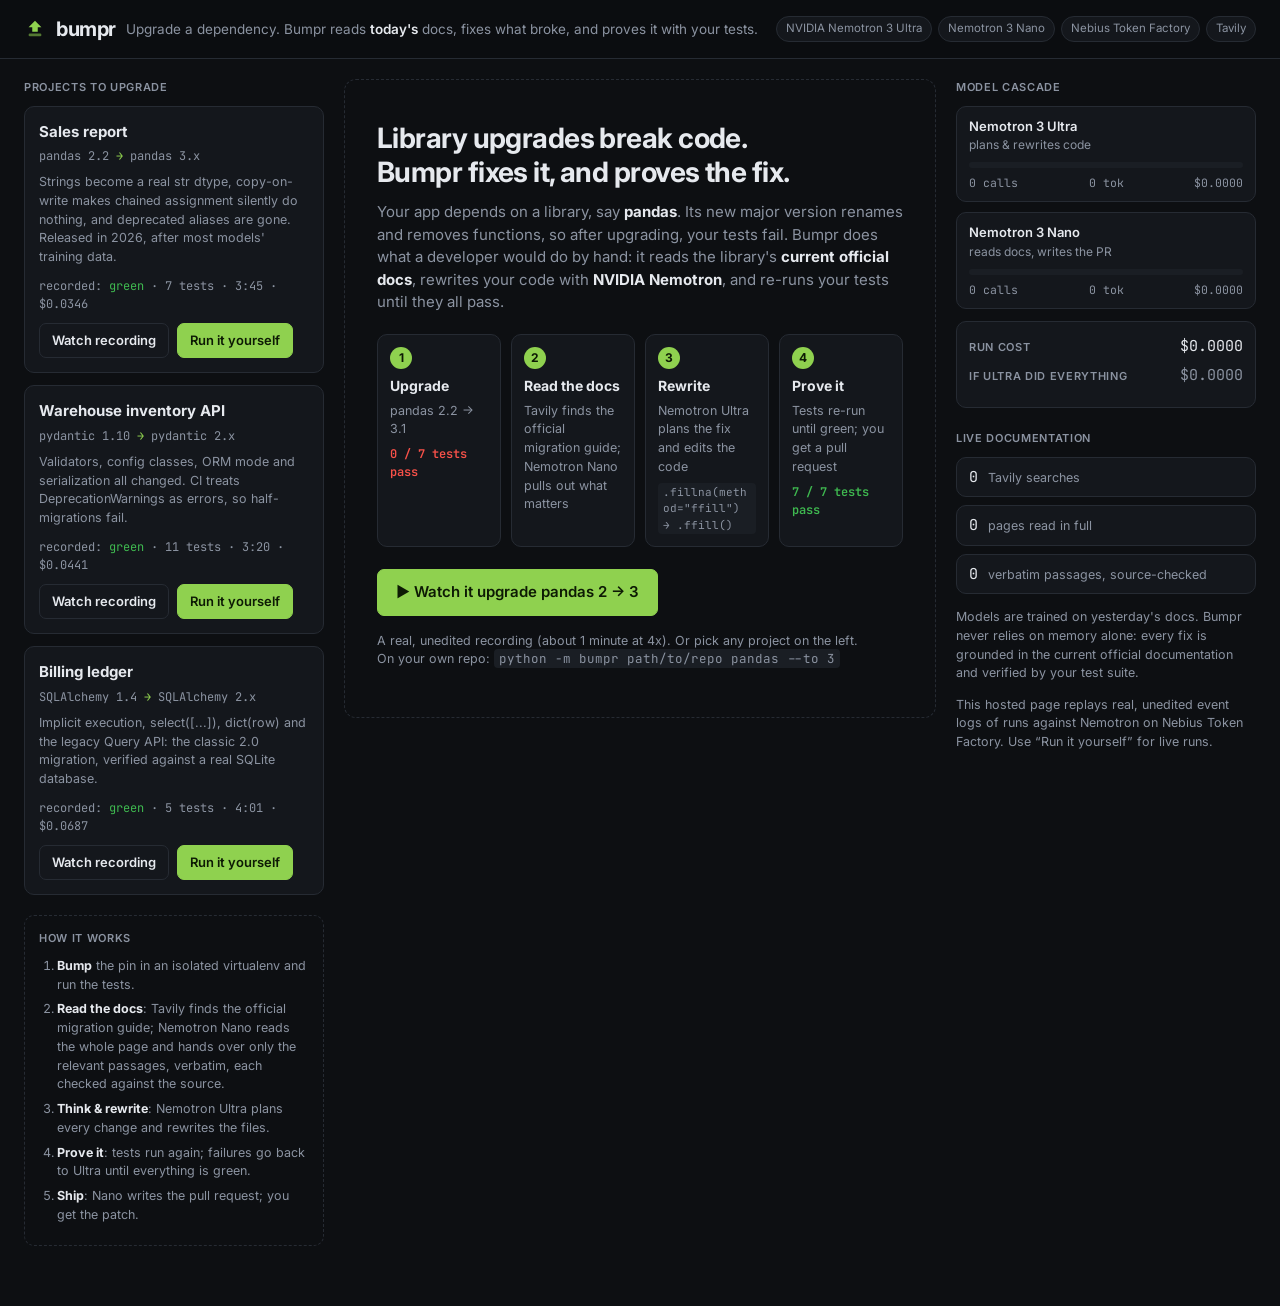
==== docs/index.html @ 354ef375 "Plain-language explainer, before/after summary and per-step explanations in the UI Co-Authored-By: C" ====
<!doctype html>
<html lang="en" data-static="1">
<head>
<meta charset="utf-8">
<meta name="viewport" content="width=device-width, initial-scale=1">
<title>Bumpr: dependency upgrades that read the docs</title>
<meta name="description" content="Bumpr upgrades a Python dependency, reads today's official docs, fixes what broke, and proves it with your tests. NVIDIA Nemotron on Nebius Token Factory + Tavily.">
<link rel="preconnect" href="https://fonts.googleapis.com">
<link rel="preconnect" href="https://fonts.gstatic.com" crossorigin>
<link href="https://fonts.googleapis.com/css2?family=Inter:wght@400;500;600;700&family=JetBrains+Mono:wght@400;500&display=swap" rel="stylesheet">
<link rel="stylesheet" href="static/style.css?v=4">
</head>
<body>
<header class="top">
  <div class="brand">
    <span class="logo" aria-hidden="true">
      <svg viewBox="0 0 24 24" width="22" height="22"><path d="M12 3l7 7h-4v5H9v-5H5z" fill="currentColor"/><rect x="5" y="17" width="14" height="3" rx="1.5" fill="currentColor" opacity=".55"/></svg>
    </span>
    <span class="wordmark">bumpr</span>
    <span class="tagline">Upgrade a dependency. Bumpr reads <em>today's</em> docs, fixes what broke, and proves it with your tests.</span>
  </div>
  <div class="stack">
    <span class="chip">NVIDIA Nemotron 3 Ultra</span>
    <span class="chip">Nemotron 3 Nano</span>
    <span class="chip">Nebius Token Factory</span>
    <span class="chip">Tavily</span>
  </div>
</header>

<main class="layout">
  <aside class="projects">
    <h2 class="label">Projects to upgrade</h2>
    <div id="samples"></div>
    <div class="how">
      <h3 class="label">How it works</h3>
      <ol>
        <li><b>Bump</b> the pin in an isolated virtualenv and run the tests.</li>
        <li><b>Read the docs</b>: Tavily finds the official migration guide; Nemotron Nano reads the whole page and hands over only the relevant passages, verbatim, each checked against the source.</li>
        <li><b>Think &amp; rewrite</b>: Nemotron Ultra plans every change and rewrites the files.</li>
        <li><b>Prove it</b>: tests run again; failures go back to Ultra until everything is green.</li>
        <li><b>Ship</b>: Nano writes the pull request; you get the patch.</li>
      </ol>
    </div>
  </aside>

  <section class="run" id="run">
    <div class="empty" id="empty">
      <div class="empty-inner">
        <h1 class="hero">Library upgrades break code.<br>Bumpr fixes it, and proves the fix.</h1>
        <p class="lede">Your app depends on a library, say <b>pandas</b>. Its new major version renames and removes
          functions, so after upgrading, your tests fail. Bumpr does what a developer would do by hand: it reads the
          library's <b>current official docs</b>, rewrites your code with <b>NVIDIA Nemotron</b>, and re-runs your
          tests until they all pass.</p>
        <ol class="flow">
          <li><span class="n">1</span><b>Upgrade</b><span>pandas 2.2 → 3.1</span><em class="bad">0 / 7 tests pass</em></li>
          <li><span class="n">2</span><b>Read the docs</b><span>Tavily finds the official migration guide; Nemotron Nano pulls out what matters</span></li>
          <li><span class="n">3</span><b>Rewrite</b><span>Nemotron Ultra plans the fix and edits the code</span><code>.fillna(method="ffill") → .ffill()</code></li>
          <li><span class="n">4</span><b>Prove it</b><span>Tests re-run until green; you get a pull request</span><em class="good">7 / 7 tests pass</em></li>
        </ol>
        <button class="primary cta" id="cta">▶ Watch it upgrade pandas 2 → 3</button>
        <p class="muted small">A real, unedited recording (about 1 minute at 4x). Or pick any project on the left.<br>
          On your own repo: <code>python -m bumpr path/to/repo pandas --to 3</code></p>
      </div>
    </div>

    <div id="runview" hidden>
      <div class="runhead">
        <div>
          <div class="runtitle" id="runtitle">-</div>
          <div class="runsub" id="runsub"></div>
        </div>
        <div class="runmeta">
          <span class="status" id="status">idle</span>
          <span class="clock" id="clock">0:00</span>
        </div>
      </div>

      <div class="summary">
        <div><span class="label">Library</span><span class="sum-big" id="sumLib">-</span></div>
        <div><span class="label">Tests after upgrade</span><span class="sum-big" id="sumBroken">-</span></div>
        <div><span class="label">Tests now</span><span class="sum-big" id="sumNow">-</span></div>
        <div><span class="label">Lines of code changed</span><span class="sum-big" id="sumLines">0</span></div>
        <div><span class="label">AI cost</span><span class="sum-big" id="sumCost">$0.00</span></div>
      </div>
      <p class="nowline" id="nowline">Starting…</p>

      <ol class="stepper" id="stepper"></ol>

      <div class="meter">
        <div class="meter-top">
          <span class="label">Test suite</span>
          <span class="meter-num" id="meternum">-</span>
        </div>
        <div class="bar" id="bar"><span class="seg pass"></span><span class="seg fail"></span><span class="seg err"></span></div>
        <div class="history" id="history"></div>
      </div>

      <div class="controls" id="controls" hidden>
        <span class="label">Replay speed</span>
        <button data-speed="1">1x</button><button data-speed="4" class="on">4x</button><button data-speed="16">16x</button>
        <button data-speed="skip">Skip to end</button>
      </div>

      <div class="feed" id="feed"></div>

      <div class="result" id="result" hidden>
        <div class="tabs">
          <button class="tab on" data-tab="pr">Pull request</button>
          <button class="tab" data-tab="diff">Diff</button>
          <button class="tab" data-tab="sources">Sources</button>
          <a class="download" id="download" download="bumpr.patch">Download .patch</a>
        </div>
        <div class="tabbody" id="tab-pr"></div>
        <div class="tabbody" id="tab-diff" hidden></div>
        <div class="tabbody" id="tab-sources" hidden></div>
      </div>
    </div>
  </section>

  <aside class="stats">
    <h2 class="label">Model cascade</h2>
    <div class="cascade" id="cascade">
      <div class="model" data-model="ultra">
        <div class="mname">Nemotron 3 Ultra <span class="mrole">plans &amp; rewrites code</span></div>
        <div class="mbar"><span></span></div>
        <div class="mnums"><span class="calls">0 calls</span><span class="toks">0 tok</span><span class="cost">$0.0000</span></div>
      </div>
      <div class="model" data-model="nano">
        <div class="mname">Nemotron 3 Nano <span class="mrole">reads docs, writes the PR</span></div>
        <div class="mbar"><span></span></div>
        <div class="mnums"><span class="calls">0 calls</span><span class="toks">0 tok</span><span class="cost">$0.0000</span></div>
      </div>
    </div>
    <div class="totals">
      <div class="total"><span class="label">Run cost</span><span class="tnum" id="tcost">$0.0000</span></div>
      <div class="total"><span class="label">If Ultra did everything</span><span class="tnum muted" id="tultra">$0.0000</span></div>
      <div class="saving" id="saving"></div>
    </div>

    <h2 class="label">Live documentation</h2>
    <div class="docstats">
      <div><span class="tnum" id="nsearch">0</span><span class="label">Tavily searches</span></div>
      <div><span class="tnum" id="npages">0</span><span class="label">pages read in full</span></div>
      <div><span class="tnum" id="npass">0</span><span class="label">verbatim passages, source-checked</span></div>
    </div>
    <p class="note">Models are trained on yesterday's docs. Bumpr never relies on memory alone: every fix is grounded in the current official documentation and verified by your test suite.</p>
    <p class="note" id="livenote"></p>
  </aside>
</main>

<dialog id="codeDialog">
  <form method="dialog">
    <h3>Start a live run</h3>
    <p>Live runs call Nemotron on Nebius Token Factory and Tavily in real time (about 2-5 minutes, a few cents of credits). Enter the access code from the submission's testing instructions.</p>
    <input id="codeInput" type="password" placeholder="Access code" autocomplete="off">
    <div class="dlg-actions">
      <button value="cancel" class="ghost">Cancel</button>
      <button value="ok" class="primary">Run live</button>
    </div>
  </form>
</dialog>

<dialog id="localDialog">
  <form method="dialog">
    <h3>Run Bumpr yourself</h3>
    <p>This hosted page replays real, unedited runs. Live runs need your own Nebius Token Factory and Tavily keys (Tavily's free tier is enough):</p>
    <pre>git clone https://github.com/andrei-cicortas/bumpr
cd bumpr
pip install -r requirements.txt
cp .env.example .env   # add NEBIUS_API_KEY, TAVILY_API_KEY

# web UI with live runs
uvicorn web.server:app --port 8000

# or the CLI, on any repo with pytest + requirements.txt
python -m bumpr samples/pandas-sales-report pandas --to 3</pre>
    <div class="dlg-actions">
      <a class="ghost" href="https://github.com/andrei-cicortas/bumpr" target="_blank" rel="noopener">Open on GitHub</a>
      <button value="ok" class="primary">Got it</button>
    </div>
  </form>
</dialog>

<script src="static/app.js?v=4"></script>
</body>
</html>
---- docs/static/style.css ----
:root {
  --bg: #0d0f12;
  --panel: #14171c;
  --panel-2: #1a1e24;
  --line: #262b33;
  --text: #e6e9ee;
  --muted: #8b93a1;
  --faint: #5d6573;
  --accent: #8fd14f;
  --accent-ink: #0d1a04;
  --pass: #3fb950;
  --fail: #f85149;
  --err: #d29922;
  --info: #58a6ff;
  --violet: #bc8cff;
  --mono: "JetBrains Mono", ui-monospace, SFMono-Regular, Menlo, Consolas, monospace;
  --sans: "Inter", system-ui, -apple-system, Segoe UI, Roboto, sans-serif;
}
* { box-sizing: border-box; }
[hidden] { display: none !important; }
html, body { margin: 0; background: var(--bg); color: var(--text); font: 14px/1.5 var(--sans); }
a { color: var(--info); text-decoration: none; }
a:hover { text-decoration: underline; }
code { font-family: var(--mono); font-size: 12.5px; background: var(--panel-2); padding: 1px 5px; border-radius: 4px; }
.muted { color: var(--muted); }
.label { font-size: 11px; font-weight: 600; letter-spacing: .06em; text-transform: uppercase; color: var(--muted); margin: 0; }
button { font: inherit; cursor: pointer; }

/* header */
.top { display: flex; align-items: center; justify-content: space-between; gap: 16px; padding: 14px 24px;
  border-bottom: 1px solid var(--line); background: #0b0d10; position: sticky; top: 0; z-index: 5; flex-wrap: wrap; }
.brand { display: flex; align-items: center; gap: 10px; min-width: 0; flex-wrap: wrap; }
.logo { color: var(--accent); display: inline-flex; }
.wordmark { font-weight: 700; font-size: 20px; letter-spacing: -.02em; }
.tagline { color: var(--muted); font-size: 13.5px; }
.tagline em { color: var(--text); font-style: normal; font-weight: 600; }
.stack { display: flex; gap: 6px; flex-wrap: wrap; }
.chip { font-size: 11.5px; padding: 3px 9px; border: 1px solid var(--line); border-radius: 999px; color: var(--muted); background: var(--panel); white-space: nowrap; }

/* layout */
.layout { display: grid; grid-template-columns: 300px minmax(0, 1fr) 300px; gap: 20px; padding: 20px 24px 60px; max-width: 1500px; margin: 0 auto; }
@media (max-width: 1200px) { .layout { grid-template-columns: 280px minmax(0, 1fr); } .stats { grid-column: 1 / -1; } }
@media (max-width: 820px) { .layout { grid-template-columns: 1fr; padding: 16px; } .top { padding: 12px 16px; } }

/* projects */
.projects .label { margin-bottom: 10px; }
.card { background: var(--panel); border: 1px solid var(--line); border-radius: 10px; padding: 14px; margin-bottom: 12px; transition: border-color .15s; }
.card.active { border-color: var(--accent); }
.card h3 { margin: 0 0 4px; font-size: 15px; }
.ver { font-family: var(--mono); font-size: 12px; color: var(--muted); margin-bottom: 8px; }
.ver b { color: var(--accent); font-weight: 500; }
.card p { margin: 0 0 10px; color: var(--muted); font-size: 12.5px; }
.rec { font-size: 12px; color: var(--muted); margin-bottom: 10px; font-family: var(--mono); }
.rec .ok { color: var(--pass); }
.btns { display: flex; gap: 8px; }
.primary, .ghost { border-radius: 7px; padding: 7px 12px; font-size: 13px; font-weight: 600; border: 1px solid var(--line); }
.primary { background: var(--accent); color: var(--accent-ink); border-color: var(--accent); }
.primary:hover { filter: brightness(1.08); }
.ghost { background: transparent; color: var(--text); }
.ghost:hover { background: var(--panel-2); }
button:disabled { opacity: .45; cursor: not-allowed; }
.how { margin-top: 20px; padding: 14px; border: 1px dashed var(--line); border-radius: 10px; }
.how ol { margin: 8px 0 0; padding-left: 18px; color: var(--muted); font-size: 12.5px; }
.how li { margin-bottom: 6px; }
.how b { color: var(--text); }

/* run */
.run { min-width: 0; }
.empty { border: 1px dashed var(--line); border-radius: 12px; min-height: 420px; display: grid; place-items: center; text-align: center; padding: 24px; }
.empty .big { font-size: 20px; font-weight: 600; margin-bottom: 6px; }
.empty p { color: var(--muted); max-width: 460px; margin: 6px auto; }
.runhead { display: flex; justify-content: space-between; align-items: flex-start; gap: 12px; margin-bottom: 14px; flex-wrap: wrap; }
.runtitle { font-size: 20px; font-weight: 700; letter-spacing: -.01em; font-family: var(--mono); }
.runtitle .arrow { color: var(--accent); }
.runsub { color: var(--muted); font-size: 13px; }
.runmeta { display: flex; gap: 10px; align-items: center; }
.status { font-size: 12px; font-weight: 600; padding: 4px 10px; border-radius: 999px; background: var(--panel-2); color: var(--muted); border: 1px solid var(--line); }
.status.running { color: var(--info); border-color: #1f4a7a; }
.status.green { color: var(--pass); border-color: #1d5c2a; }
.status.red { color: var(--fail); border-color: #6e2622; }
.clock { font-family: var(--mono); color: var(--muted); }

.stepper { display: flex; list-style: none; padding: 0; margin: 0 0 14px; gap: 4px; flex-wrap: wrap; }
.stepper li { flex: 1 1 0; min-width: 64px; white-space: nowrap; font-size: 11.5px; color: var(--faint); padding: 7px 4px 0; border-top: 3px solid var(--line); text-align: center; }
.stepper li.done { color: var(--muted); border-color: #3b5a2a; }
.stepper li.now { color: var(--text); border-color: var(--accent); font-weight: 600; }

.meter { background: var(--panel); border: 1px solid var(--line); border-radius: 10px; padding: 12px 14px; margin-bottom: 12px; }
.meter-top { display: flex; justify-content: space-between; align-items: baseline; margin-bottom: 8px; }
.meter-num { font-family: var(--mono); font-size: 15px; }
.bar { height: 10px; border-radius: 5px; background: var(--panel-2); display: flex; overflow: hidden; }
.seg { display: block; height: 100%; width: 0; transition: width .5s ease; }
.seg.pass { background: var(--pass); } .seg.fail { background: var(--fail); } .seg.err { background: var(--err); }
.history { display: flex; gap: 6px; margin-top: 10px; flex-wrap: wrap; }
.hrun { font-family: var(--mono); font-size: 11px; padding: 2px 7px; border-radius: 5px; background: var(--panel-2); color: var(--muted); }
.hrun.g { color: var(--pass); } .hrun.r { color: var(--fail); }

.controls { display: flex; align-items: center; gap: 6px; margin-bottom: 10px; flex-wrap: wrap; }
.controls button { background: var(--panel); color: var(--muted); border: 1px solid var(--line); border-radius: 6px; padding: 3px 9px; font-size: 12px; }
.controls button.on { color: var(--accent-ink); background: var(--accent); border-color: var(--accent); }

/* feed */
.feed { display: flex; flex-direction: column; gap: 8px; }
.ev { background: var(--panel); border: 1px solid var(--line); border-radius: 10px; padding: 10px 12px; animation: in .25s ease; min-width: 0; }
@keyframes in { from { opacity: 0; transform: translateY(4px); } to { opacity: 1; transform: none; } }
.ev-head { display: flex; align-items: center; gap: 8px; font-size: 13px; flex-wrap: wrap; }
.ev-head .who { font-weight: 600; }
.ev-head .meta { margin-left: auto; color: var(--faint); font-family: var(--mono); font-size: 11.5px; }
.dot { width: 8px; height: 8px; border-radius: 50%; flex: none; background: var(--muted); }
.dot.ultra { background: var(--accent); } .dot.nano { background: var(--violet); } .dot.tavily { background: var(--info); }
.dot.test { background: var(--pass); } .dot.bad { background: var(--fail); }
.divider { margin: 10px 0 2px; font-size: 11px; font-weight: 600; letter-spacing: .06em; text-transform: uppercase; color: var(--muted); display: flex; gap: 8px; align-items: center; }
.divider::after { content: ""; flex: 1; border-top: 1px solid var(--line); }
.divider span { color: var(--faint); text-transform: none; letter-spacing: 0; font-weight: 400; }
pre { margin: 8px 0 0; font: 12px/1.55 var(--mono); white-space: pre-wrap; word-break: break-word; background: #0f1216; border: 1px solid var(--line); border-radius: 7px; padding: 8px 10px; max-height: 340px; overflow: auto; }
pre.think { color: #9aa4b2; max-height: 220px; }
pre.keys { color: #ffa198; }
.diff .add { color: #7ee787; background: rgba(46,160,67,.12); display: block; }
.diff .del { color: #ffa198; background: rgba(248,81,73,.12); display: block; }
.diff .hunk { color: var(--info); display: block; }
.diff .file { color: var(--muted); display: block; }
details > summary { cursor: pointer; color: var(--muted); font-size: 12.5px; margin-top: 6px; }
.links { margin: 6px 0 0; padding: 0; list-style: none; display: flex; flex-direction: column; gap: 3px; }
.links li { font-size: 12.5px; overflow: hidden; text-overflow: ellipsis; white-space: nowrap; }
.dom { font-family: var(--mono); font-size: 11px; color: var(--faint); margin-right: 6px; }
.plan { margin: 8px 0 0; padding-left: 20px; font-size: 13px; }
.plan li { margin-bottom: 4px; }
.plan code { font-size: 12px; }
.pill { font-family: var(--mono); font-size: 12px; padding: 2px 8px; border-radius: 5px; }
.pill.g { background: rgba(63,185,80,.14); color: var(--pass); } .pill.r { background: rgba(248,81,73,.14); color: var(--fail); }
.grounded { color: var(--pass); font-size: 12px; }

/* result */
.result { margin-top: 16px; background: var(--panel); border: 1px solid var(--accent); border-radius: 12px; overflow: hidden; }
.tabs { display: flex; gap: 2px; border-bottom: 1px solid var(--line); padding: 6px 8px 0; align-items: center; flex-wrap: wrap; }
.tab { background: none; border: none; color: var(--muted); padding: 8px 12px; border-bottom: 2px solid transparent; font-weight: 600; font-size: 13px; }
.tab.on { color: var(--text); border-color: var(--accent); }
.download { margin-left: auto; font-size: 12.5px; padding: 6px 10px; }
.tabbody { padding: 14px 18px; min-width: 0; }
.tabbody pre { max-height: 560px; }
.md h2 { font-size: 15px; margin: 14px 0 6px; } .md h2:first-child { margin-top: 0; }
.md ul { padding-left: 20px; margin: 6px 0; } .md li { margin-bottom: 5px; }
.md p { margin: 6px 0; }

/* stats */
.stats .label { margin-bottom: 10px; }
.cascade { display: flex; flex-direction: column; gap: 10px; margin-bottom: 12px; }
.model { background: var(--panel); border: 1px solid var(--line); border-radius: 10px; padding: 10px 12px; }
.mname { font-weight: 600; font-size: 13px; }
.mrole { display: block; font-weight: 400; color: var(--muted); font-size: 12px; }
.mbar { height: 6px; background: var(--panel-2); border-radius: 3px; margin: 8px 0 6px; overflow: hidden; }
.mbar span { display: block; height: 100%; width: 0; transition: width .4s; }
.model[data-model=ultra] .mbar span { background: var(--accent); }
.model[data-model=nano] .mbar span { background: var(--violet); }
.mnums { display: flex; justify-content: space-between; font-family: var(--mono); font-size: 11.5px; color: var(--muted); }
.totals { background: var(--panel); border: 1px solid var(--line); border-radius: 10px; padding: 10px 12px; margin-bottom: 22px; }
.total { display: flex; justify-content: space-between; align-items: baseline; padding: 3px 0; }
.total .label { margin: 0; }
.tnum { font-family: var(--mono); font-size: 15px; }
.saving { margin-top: 8px; font-size: 12.5px; color: var(--accent); }
.docstats { display: grid; gap: 8px; margin-bottom: 14px; }
.docstats > div { background: var(--panel); border: 1px solid var(--line); border-radius: 10px; padding: 8px 12px; display: flex; align-items: baseline; gap: 10px; }
.docstats .label { margin: 0; text-transform: none; letter-spacing: 0; font-weight: 400; font-size: 12.5px; }
.note { color: var(--muted); font-size: 12.5px; }

dialog { background: var(--panel); color: var(--text); border: 1px solid var(--line); border-radius: 12px; max-width: 420px; width: calc(100% - 32px); }
dialog::backdrop { background: rgba(0,0,0,.6); }
dialog h3 { margin-top: 0; }
dialog p { color: var(--muted); font-size: 13px; }
dialog input { width: 100%; padding: 9px 10px; border-radius: 7px; border: 1px solid var(--line); background: var(--bg); color: var(--text); font: inherit; }
.dlg-actions { display: flex; justify-content: flex-end; gap: 8px; margin-top: 14px; }

/* plain-language explainer + before/after summary */
.empty { place-items: start center; text-align: left; }
.empty-inner { max-width: 760px; padding: 18px 8px; }
.hero { font-size: 28px; line-height: 1.2; letter-spacing: -.02em; margin: 0 0 12px; }
.lede { color: var(--muted); font-size: 15px; margin: 0 0 20px !important; max-width: none !important; }
.lede b { color: var(--text); }
.flow { list-style: none; padding: 0; margin: 0 0 22px; display: grid; grid-template-columns: repeat(4, minmax(0, 1fr)); gap: 10px; }
@media (max-width: 900px) { .flow { grid-template-columns: repeat(2, minmax(0, 1fr)); } }
@media (max-width: 520px) { .flow { grid-template-columns: 1fr; } .hero { font-size: 23px; } }
.flow li { background: var(--panel); border: 1px solid var(--line); border-radius: 10px; padding: 12px; display: flex; flex-direction: column; gap: 6px; font-size: 12.5px; color: var(--muted); position: relative; }
.flow li b { color: var(--text); font-size: 14px; }
.flow .n { width: 22px; height: 22px; border-radius: 50%; background: var(--accent); color: var(--accent-ink); font-weight: 700; display: grid; place-items: center; font-size: 12px; }
.flow em { font-style: normal; font-family: var(--mono); font-size: 12px; font-weight: 600; }
.flow code { font-size: 11px; word-break: break-word; }
.bad { color: var(--fail) !important; } .good { color: var(--pass) !important; }
.cta { font-size: 15px; padding: 11px 18px; margin-bottom: 10px; }
.small { font-size: 12.5px; margin: 6px 0 !important; max-width: none !important; }
.summary { display: grid; grid-template-columns: minmax(0, 1.6fr) repeat(4, minmax(0, 1fr)); gap: 8px; margin-bottom: 10px; }
@media (max-width: 900px) { .summary { grid-template-columns: repeat(2, minmax(0, 1fr)); } }
.summary > div { background: var(--panel); border: 1px solid var(--line); border-radius: 10px; padding: 9px 12px; display: flex; flex-direction: column; gap: 2px; min-width: 0; }
.summary .label { font-size: 10.5px; }
.sum-big { font-family: var(--mono); font-size: 17px; font-weight: 500; white-space: nowrap; overflow: hidden; text-overflow: ellipsis; }
.nowline { margin: 0 0 14px; padding: 10px 14px; border-left: 3px solid var(--accent); background: var(--panel); border-radius: 0 8px 8px 0; font-size: 14px; }
.nowline.done { border-color: var(--pass); }
.explain { color: var(--muted); font-size: 12.5px; margin-top: 4px; }
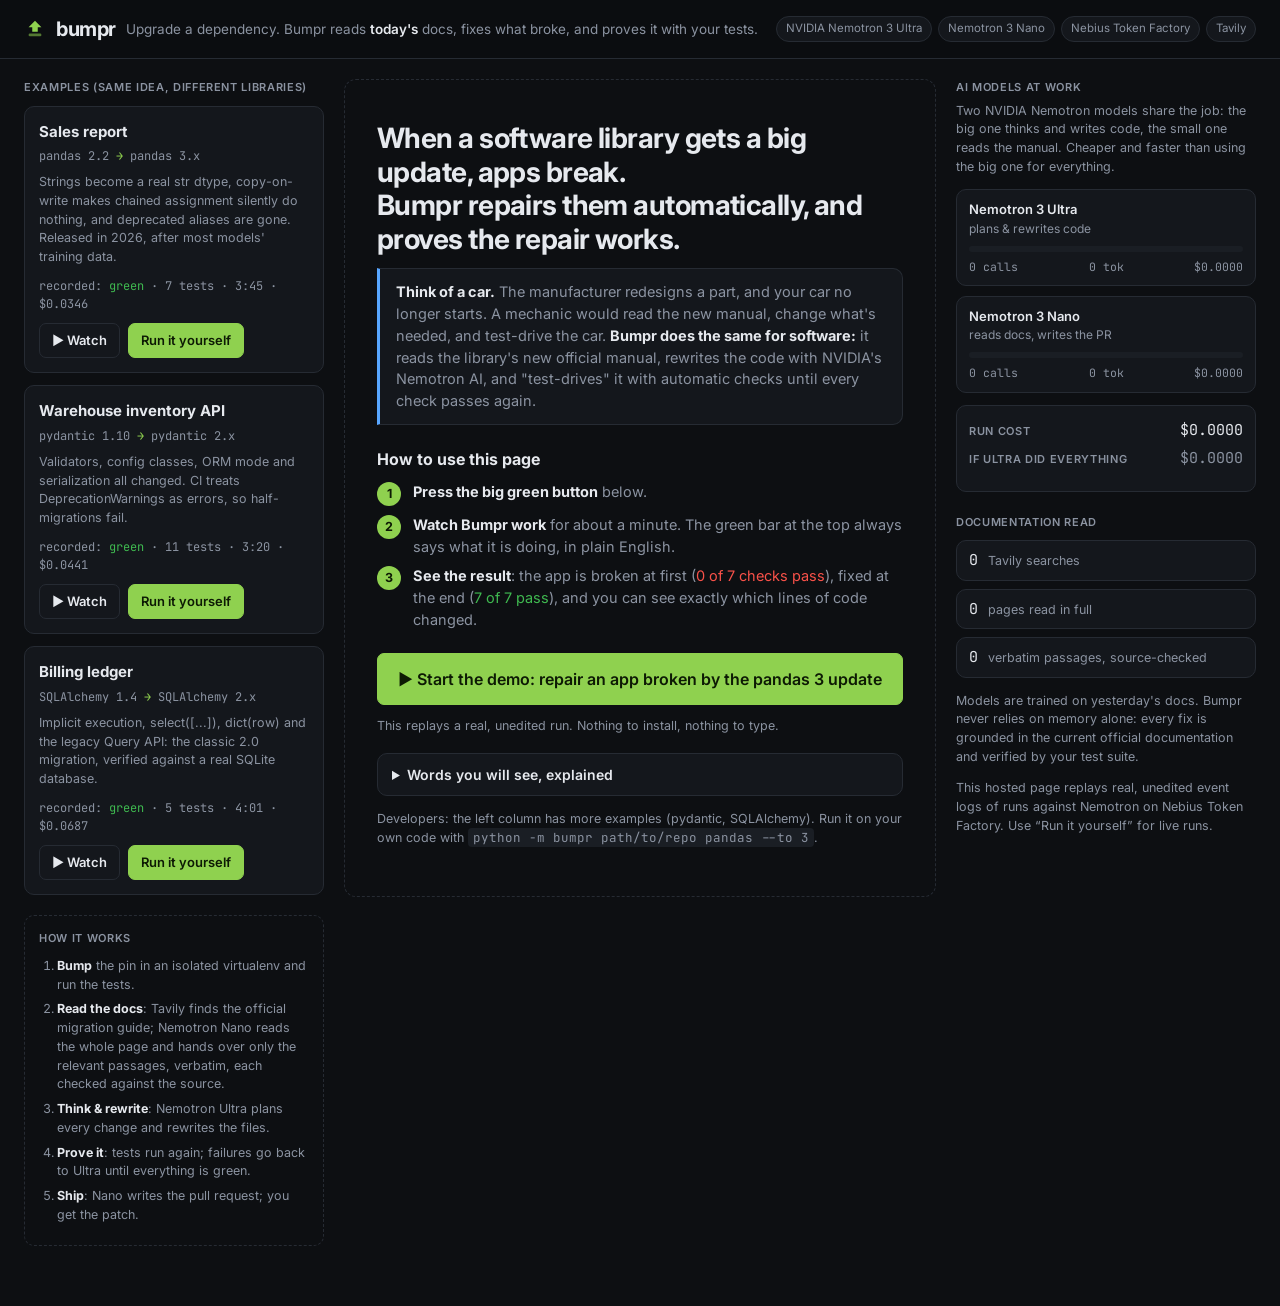
==== commit 8edc65bc: "UI: onboarding for non-programmers (analogy, how-to, glossary) and a plain-English result Co-Authore" ====
--- a/docs/index.html
+++ b/docs/index.html
@@ -8,7 +8,7 @@
 <link rel="preconnect" href="https://fonts.googleapis.com">
 <link rel="preconnect" href="https://fonts.gstatic.com" crossorigin>
 <link href="https://fonts.googleapis.com/css2?family=Inter:wght@400;500;600;700&family=JetBrains+Mono:wght@400;500&display=swap" rel="stylesheet">
-<link rel="stylesheet" href="static/style.css?v=4">
+<link rel="stylesheet" href="static/style.css?v=6">
 </head>
 <body>
 <header class="top">
@@ -29,7 +29,7 @@
 
 <main class="layout">
   <aside class="projects">
-    <h2 class="label">Projects to upgrade</h2>
+    <h2 class="label">Examples (same idea, different libraries)</h2>
     <div id="samples"></div>
     <div class="how">
       <h3 class="label">How it works</h3>
@@ -46,20 +46,40 @@
   <section class="run" id="run">
     <div class="empty" id="empty">
       <div class="empty-inner">
-        <h1 class="hero">Library upgrades break code.<br>Bumpr fixes it, and proves the fix.</h1>
-        <p class="lede">Your app depends on a library, say <b>pandas</b>. Its new major version renames and removes
-          functions, so after upgrading, your tests fail. Bumpr does what a developer would do by hand: it reads the
-          library's <b>current official docs</b>, rewrites your code with <b>NVIDIA Nemotron</b>, and re-runs your
-          tests until they all pass.</p>
-        <ol class="flow">
-          <li><span class="n">1</span><b>Upgrade</b><span>pandas 2.2 → 3.1</span><em class="bad">0 / 7 tests pass</em></li>
-          <li><span class="n">2</span><b>Read the docs</b><span>Tavily finds the official migration guide; Nemotron Nano pulls out what matters</span></li>
-          <li><span class="n">3</span><b>Rewrite</b><span>Nemotron Ultra plans the fix and edits the code</span><code>.fillna(method="ffill") → .ffill()</code></li>
-          <li><span class="n">4</span><b>Prove it</b><span>Tests re-run until green; you get a pull request</span><em class="good">7 / 7 tests pass</em></li>
+        <h1 class="hero">When a software library gets a big update, apps break.<br>Bumpr repairs them automatically, and proves the repair works.</h1>
+
+        <div class="analogy">
+          <b>Think of a car.</b> The manufacturer redesigns a part, and your car no longer starts. A mechanic would
+          read the new manual, change what's needed, and test-drive the car. <b>Bumpr does the same for software:</b>
+          it reads the library's new official manual, rewrites the code with NVIDIA's Nemotron AI, and "test-drives"
+          it with automatic checks until every check passes again.
+        </div>
+
+        <h2 class="howto-title">How to use this page</h2>
+        <ol class="howto">
+          <li><span class="n">1</span><div><b>Press the big green button</b> below.</div></li>
+          <li><span class="n">2</span><div><b>Watch Bumpr work</b> for about a minute. The green bar at the top always says what it is doing, in plain English.</div></li>
+          <li><span class="n">3</span><div><b>See the result</b>: the app is broken at first (<span class="bad">0 of 7 checks pass</span>), fixed at the end (<span class="good">7 of 7 pass</span>), and you can see exactly which lines of code changed.</div></li>
         </ol>
-        <button class="primary cta" id="cta">▶ Watch it upgrade pandas 2 → 3</button>
-        <p class="muted small">A real, unedited recording (about 1 minute at 4x). Or pick any project on the left.<br>
-          On your own repo: <code>python -m bumpr path/to/repo pandas --to 3</code></p>
+
+        <button class="primary cta" id="cta">▶ Start the demo: repair an app broken by the pandas 3 update</button>
+        <p class="muted small">This replays a real, unedited run. Nothing to install, nothing to type.</p>
+
+        <details class="glossary">
+          <summary>Words you will see, explained</summary>
+          <dl>
+            <dt>Library</dt><dd>Ready-made code that many apps reuse. <b>pandas</b> works with tables of data, a bit like Excel inside a program.</dd>
+            <dt>Upgrade</dt><dd>Moving to a new edition of a library (pandas 2 → pandas 3). Big editions rename or remove things, which breaks apps.</dd>
+            <dt>Tests (checks)</dt><dd>Small automatic checks that the app still gives the right answers, e.g. "revenue for March is 180". Green = passed, red = failed.</dd>
+            <dt>Documentation (docs)</dt><dd>The library's official manual, published on its website.</dd>
+            <dt>Nemotron Ultra / Nano</dt><dd>NVIDIA's AI models. Ultra is the big one that thinks and writes code; Nano is a small, cheap one that reads the manual.</dd>
+            <dt>Tavily</dt><dd>A search engine built for AI: it finds and fetches the right documentation page.</dd>
+            <dt>Diff</dt><dd>A before/after view of code: red lines were removed, green lines were added.</dd>
+          </dl>
+        </details>
+
+        <p class="muted small">Developers: the left column has more examples (pydantic, SQLAlchemy). Run it on your own code with
+          <code>python -m bumpr path/to/repo pandas --to 3</code>.</p>
       </div>
     </div>
 
@@ -76,13 +96,13 @@
       </div>
 
       <div class="summary">
-        <div><span class="label">Library</span><span class="sum-big" id="sumLib">-</span></div>
         <div><span class="label">Tests after upgrade</span><span class="sum-big" id="sumBroken">-</span></div>
         <div><span class="label">Tests now</span><span class="sum-big" id="sumNow">-</span></div>
         <div><span class="label">Lines of code changed</span><span class="sum-big" id="sumLines">0</span></div>
         <div><span class="label">AI cost</span><span class="sum-big" id="sumCost">$0.00</span></div>
       </div>
       <p class="nowline" id="nowline">Starting…</p>
+      <div class="result-plain" id="resultPlain" hidden></div>
 
       <ol class="stepper" id="stepper"></ol>
 
@@ -118,7 +138,8 @@
   </section>
 
   <aside class="stats">
-    <h2 class="label">Model cascade</h2>
+    <h2 class="label">AI models at work</h2>
+    <p class="note" style="margin-top:-4px">Two NVIDIA Nemotron models share the job: the big one thinks and writes code, the small one reads the manual. Cheaper and faster than using the big one for everything.</p>
     <div class="cascade" id="cascade">
       <div class="model" data-model="ultra">
         <div class="mname">Nemotron 3 Ultra <span class="mrole">plans &amp; rewrites code</span></div>
@@ -137,7 +158,7 @@
       <div class="saving" id="saving"></div>
     </div>
 
-    <h2 class="label">Live documentation</h2>
+    <h2 class="label">Documentation read</h2>
     <div class="docstats">
       <div><span class="tnum" id="nsearch">0</span><span class="label">Tavily searches</span></div>
       <div><span class="tnum" id="npages">0</span><span class="label">pages read in full</span></div>
@@ -181,6 +202,6 @@
   </form>
 </dialog>
 
-<script src="static/app.js?v=4"></script>
+<script src="static/app.js?v=6"></script>
 </body>
 </html>
--- a/docs/static/style.css
+++ b/docs/static/style.css
@@ -187,7 +187,7 @@
 .bad { color: var(--fail) !important; } .good { color: var(--pass) !important; }
 .cta { font-size: 15px; padding: 11px 18px; margin-bottom: 10px; }
 .small { font-size: 12.5px; margin: 6px 0 !important; max-width: none !important; }
-.summary { display: grid; grid-template-columns: minmax(0, 1.6fr) repeat(4, minmax(0, 1fr)); gap: 8px; margin-bottom: 10px; }
+.summary { display: grid; grid-template-columns: repeat(4, minmax(0, 1fr)); gap: 8px; margin-bottom: 10px; }
 @media (max-width: 900px) { .summary { grid-template-columns: repeat(2, minmax(0, 1fr)); } }
 .summary > div { background: var(--panel); border: 1px solid var(--line); border-radius: 10px; padding: 9px 12px; display: flex; flex-direction: column; gap: 2px; min-width: 0; }
 .summary .label { font-size: 10.5px; }
@@ -195,3 +195,23 @@
 .nowline { margin: 0 0 14px; padding: 10px 14px; border-left: 3px solid var(--accent); background: var(--panel); border-radius: 0 8px 8px 0; font-size: 14px; }
 .nowline.done { border-color: var(--pass); }
 .explain { color: var(--muted); font-size: 12.5px; margin-top: 4px; }
+
+/* non-programmer onboarding */
+.analogy { background: var(--panel); border: 1px solid var(--line); border-left: 3px solid var(--info); border-radius: 0 10px 10px 0; padding: 12px 16px; font-size: 14.5px; color: var(--muted); margin: 0 0 22px; }
+.analogy b { color: var(--text); }
+.howto-title { font-size: 16px; margin: 0 0 10px; }
+.howto { list-style: none; padding: 0; margin: 0 0 18px; display: flex; flex-direction: column; gap: 8px; }
+.howto li { display: flex; gap: 12px; align-items: flex-start; font-size: 14.5px; color: var(--muted); }
+.howto li b { color: var(--text); }
+.howto .n { flex: none; width: 24px; height: 24px; border-radius: 50%; background: var(--accent); color: var(--accent-ink); font-weight: 700; display: grid; place-items: center; font-size: 12.5px; margin-top: 1px; }
+.cta { font-size: 16px; padding: 13px 20px; width: 100%; margin: 4px 0 6px; }
+.glossary { margin: 18px 0 14px; background: var(--panel); border: 1px solid var(--line); border-radius: 10px; padding: 10px 14px; }
+.glossary summary { font-size: 14px; color: var(--text); font-weight: 600; margin: 0; }
+.glossary dl { margin: 10px 0 2px; display: grid; grid-template-columns: max-content 1fr; gap: 6px 14px; font-size: 13px; }
+@media (max-width: 600px) { .glossary dl { grid-template-columns: 1fr; } }
+.glossary dt { font-weight: 600; }
+.glossary dd { margin: 0; color: var(--muted); }
+.glossary dd b { color: var(--text); }
+.nowline { font-size: 15px; }
+.result-plain { background: rgba(63,185,80,.08); border: 1px solid #1d5c2a; border-radius: 10px; padding: 12px 16px; margin: -4px 0 14px; font-size: 14.5px; line-height: 1.6; }
+.result-plain b { color: var(--pass); }
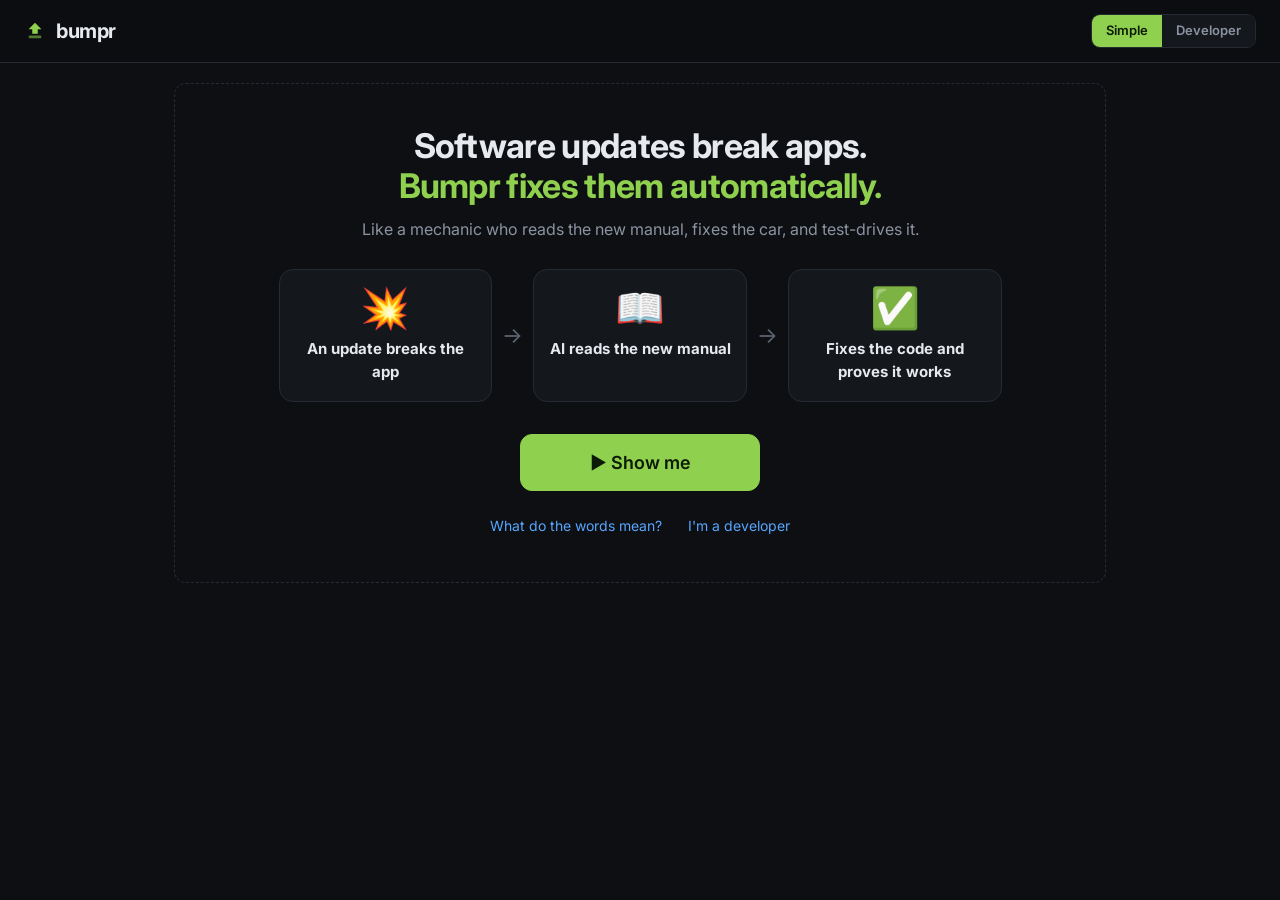
==== commit 4e96ac8b: "UI: simple, interactive guided demo for non-programmers; developer view keeps full detail Co-Authore" ====
--- a/docs/index.html
+++ b/docs/index.html
@@ -8,7 +8,7 @@
 <link rel="preconnect" href="https://fonts.googleapis.com">
 <link rel="preconnect" href="https://fonts.gstatic.com" crossorigin>
 <link href="https://fonts.googleapis.com/css2?family=Inter:wght@400;500;600;700&family=JetBrains+Mono:wght@400;500&display=swap" rel="stylesheet">
-<link rel="stylesheet" href="static/style.css?v=6">
+<link rel="stylesheet" href="static/style.css?v=9">
 </head>
 <body>
 <header class="top">
@@ -17,9 +17,12 @@
       <svg viewBox="0 0 24 24" width="22" height="22"><path d="M12 3l7 7h-4v5H9v-5H5z" fill="currentColor"/><rect x="5" y="17" width="14" height="3" rx="1.5" fill="currentColor" opacity=".55"/></svg>
     </span>
     <span class="wordmark">bumpr</span>
-    <span class="tagline">Upgrade a dependency. Bumpr reads <em>today's</em> docs, fixes what broke, and proves it with your tests.</span>
+    <span class="tagline dev">Upgrade a dependency. Bumpr reads <em>today's</em> docs, fixes what broke, and proves it with your tests.</span>
   </div>
-  <div class="stack">
+  <div class="modes" role="group" aria-label="View">
+    <button data-mode="simple" class="on">Simple</button><button data-mode="dev">Developer</button>
+  </div>
+  <div class="stack dev">
     <span class="chip">NVIDIA Nemotron 3 Ultra</span>
     <span class="chip">Nemotron 3 Nano</span>
     <span class="chip">Nebius Token Factory</span>
@@ -45,41 +48,27 @@
 
   <section class="run" id="run">
     <div class="empty" id="empty">
-      <div class="empty-inner">
-        <h1 class="hero">When a software library gets a big update, apps break.<br>Bumpr repairs them automatically, and proves the repair works.</h1>
-
-        <div class="analogy">
-          <b>Think of a car.</b> The manufacturer redesigns a part, and your car no longer starts. A mechanic would
-          read the new manual, change what's needed, and test-drive the car. <b>Bumpr does the same for software:</b>
-          it reads the library's new official manual, rewrites the code with NVIDIA's Nemotron AI, and "test-drives"
-          it with automatic checks until every check passes again.
+      <div class="empty-inner start">
+        <h1 class="hero">Software updates break apps.<br><span class="hl">Bumpr fixes them automatically.</span></h1>
+        <p class="sub">Like a mechanic who reads the new manual, fixes the car, and test-drives it.</p>
+        <div class="tiles">
+          <div class="tile"><div class="ico">💥</div><b>An update breaks the app</b></div>
+          <div class="tarrow">→</div>
+          <div class="tile"><div class="ico">📖</div><b>AI reads the new manual</b></div>
+          <div class="tarrow">→</div>
+          <div class="tile"><div class="ico">✅</div><b>Fixes the code and proves it works</b></div>
         </div>
-
-        <h2 class="howto-title">How to use this page</h2>
-        <ol class="howto">
-          <li><span class="n">1</span><div><b>Press the big green button</b> below.</div></li>
-          <li><span class="n">2</span><div><b>Watch Bumpr work</b> for about a minute. The green bar at the top always says what it is doing, in plain English.</div></li>
-          <li><span class="n">3</span><div><b>See the result</b>: the app is broken at first (<span class="bad">0 of 7 checks pass</span>), fixed at the end (<span class="good">7 of 7 pass</span>), and you can see exactly which lines of code changed.</div></li>
-        </ol>
-
-        <button class="primary cta" id="cta">▶ Start the demo: repair an app broken by the pandas 3 update</button>
-        <p class="muted small">This replays a real, unedited run. Nothing to install, nothing to type.</p>
-
-        <details class="glossary">
-          <summary>Words you will see, explained</summary>
-          <dl>
-            <dt>Library</dt><dd>Ready-made code that many apps reuse. <b>pandas</b> works with tables of data, a bit like Excel inside a program.</dd>
-            <dt>Upgrade</dt><dd>Moving to a new edition of a library (pandas 2 → pandas 3). Big editions rename or remove things, which breaks apps.</dd>
-            <dt>Tests (checks)</dt><dd>Small automatic checks that the app still gives the right answers, e.g. "revenue for March is 180". Green = passed, red = failed.</dd>
-            <dt>Documentation (docs)</dt><dd>The library's official manual, published on its website.</dd>
-            <dt>Nemotron Ultra / Nano</dt><dd>NVIDIA's AI models. Ultra is the big one that thinks and writes code; Nano is a small, cheap one that reads the manual.</dd>
-            <dt>Tavily</dt><dd>A search engine built for AI: it finds and fetches the right documentation page.</dd>
-            <dt>Diff</dt><dd>A before/after view of code: red lines were removed, green lines were added.</dd>
-          </dl>
-        </details>
-
-        <p class="muted small">Developers: the left column has more examples (pydantic, SQLAlchemy). Run it on your own code with
-          <code>python -m bumpr path/to/repo pandas --to 3</code>.</p>
+        <button class="primary cta" id="cta">▶ Show me</button>
+        <div class="start-links">
+          <button class="linkbtn" id="glossBtn">What do the words mean?</button>
+          <button class="linkbtn" id="devBtn">I'm a developer</button>
+        </div>
+        <dl class="glossary" id="gloss" hidden>
+          <dt>Library</dt><dd>Ready-made code that apps reuse (pandas = tables of data, like Excel inside a program).</dd>
+          <dt>Checks (tests)</dt><dd>Automatic checks that the app gives the right answers. Green = pass, red = fail.</dd>
+          <dt>Manual (docs)</dt><dd>The library's official documentation website.</dd>
+          <dt>Nemotron</dt><dd>NVIDIA's AI. Ultra (big) writes the code, Nano (small) reads the manual.</dd>
+        </dl>
       </div>
     </div>
 
@@ -96,19 +85,20 @@
       </div>
 
       <div class="summary">
-        <div><span class="label">Tests after upgrade</span><span class="sum-big" id="sumBroken">-</span></div>
-        <div><span class="label">Tests now</span><span class="sum-big" id="sumNow">-</span></div>
+        <div><span class="label">Checks passing after the update</span><span class="sum-big" id="sumBroken">-</span></div>
+        <div><span class="label">Checks passing now</span><span class="sum-big" id="sumNow">-</span></div>
         <div><span class="label">Lines of code changed</span><span class="sum-big" id="sumLines">0</span></div>
         <div><span class="label">AI cost</span><span class="sum-big" id="sumCost">$0.00</span></div>
       </div>
-      <p class="nowline" id="nowline">Starting…</p>
+      <div class="guide" id="guide"></div>
+      <p class="nowline dev" id="nowline">Starting…</p>
       <div class="result-plain" id="resultPlain" hidden></div>
 
       <ol class="stepper" id="stepper"></ol>
 
       <div class="meter">
         <div class="meter-top">
-          <span class="label">Test suite</span>
+          <span class="label">Automatic checks (tests)</span>
           <span class="meter-num" id="meternum">-</span>
         </div>
         <div class="bar" id="bar"><span class="seg pass"></span><span class="seg fail"></span><span class="seg err"></span></div>
@@ -202,6 +192,6 @@
   </form>
 </dialog>
 
-<script src="static/app.js?v=6"></script>
+<script src="static/app.js?v=9"></script>
 </body>
 </html>
--- a/docs/static/style.css
+++ b/docs/static/style.css
@@ -215,3 +215,48 @@
 .nowline { font-size: 15px; }
 .result-plain { background: rgba(63,185,80,.08); border: 1px solid #1d5c2a; border-radius: 10px; padding: 12px 16px; margin: -4px 0 14px; font-size: 14.5px; line-height: 1.6; }
 .result-plain b { color: var(--pass); }
+
+/* ---- simple, interactive start + guided demo ---- */
+.start { text-align: center; max-width: 820px; margin: 0 auto; }
+.empty:has(.start) { place-items: center; }
+.start .hero { font-size: 34px; margin-bottom: 10px; }
+.hl { color: var(--accent); }
+.sub { color: var(--muted); font-size: 16px; margin: 0 0 28px !important; max-width: none !important; }
+.tiles { display: flex; align-items: stretch; justify-content: center; gap: 10px; margin-bottom: 28px; }
+.tile { flex: 1 1 0; max-width: 220px; background: var(--panel); border: 1px solid var(--line); border-radius: 14px; padding: 18px 12px; display: flex; flex-direction: column; align-items: center; gap: 10px; }
+.tile .ico { font-size: 40px; line-height: 1; }
+.tile b { font-size: 15px; }
+.tarrow { align-self: center; color: var(--faint); font-size: 22px; }
+@media (max-width: 640px) { .tiles { flex-direction: column; align-items: center; } .tile { width: 100%; max-width: 320px; } .tarrow { transform: rotate(90deg); } .start .hero { font-size: 26px; } }
+.start .cta { width: auto; min-width: 240px; font-size: 18px; padding: 14px 34px; border-radius: 12px; }
+.start-links { display: flex; justify-content: center; gap: 18px; margin-top: 14px; flex-wrap: wrap; }
+.linkbtn { background: none; border: none; color: var(--info); font-size: 14px; padding: 4px; }
+.linkbtn:hover { text-decoration: underline; }
+.start .glossary { text-align: left; display: grid; grid-template-columns: max-content 1fr; gap: 6px 14px; font-size: 13.5px; margin: 14px auto 0; max-width: 620px; padding: 12px 16px; }
+.start .glossary[hidden] { display: none; }
+
+.modes { display: inline-flex; border: 1px solid var(--line); border-radius: 9px; overflow: hidden; }
+.modes button { background: var(--panel); color: var(--muted); border: none; padding: 6px 14px; font-size: 13px; font-weight: 600; }
+.modes button.on { background: var(--accent); color: var(--accent-ink); }
+
+.guide { display: flex; gap: 16px; align-items: flex-start; background: var(--panel); border: 1px solid var(--line); border-radius: 14px; padding: 16px 18px; margin-bottom: 14px; min-height: 76px; }
+.guide:empty { display: none; }
+.g-icon { font-size: 34px; line-height: 1; flex: none; }
+.g-body { flex: 1; min-width: 0; }
+.g-text { font-size: 18px; line-height: 1.45; }
+.g-text b { color: var(--accent); }
+.guide.final { border-color: #1d5c2a; background: rgba(63,185,80,.07); }
+.g-actions { display: flex; gap: 10px; margin-top: 12px; flex-wrap: wrap; align-items: center; }
+.g-actions .primary { font-size: 15px; padding: 9px 18px; }
+.g-actions .ghost { font-size: 14px; padding: 8px 14px; }
+.g-mini { margin-top: 10px; max-height: 240px; }
+.spinner { width: 26px; height: 26px; border-radius: 50%; border: 3px solid var(--line); border-top-color: var(--accent); animation: spin 1s linear infinite; }
+@keyframes spin { to { transform: rotate(360deg); } }
+.g-activity .g-text { font-size: 16px; color: var(--muted); }
+
+/* Simple view hides the technical detail; Developer view shows everything. */
+body.simple .projects, body.simple .stats, body.simple .dev, body.simple .stepper, body.simple .controls,
+body.simple .feed, body.simple .history, body.simple .result-plain, body.simple .runsub, body.simple .clock { display: none !important; }
+body.simple .layout { grid-template-columns: minmax(0, 1fr); max-width: 980px; }
+body.simple .summary { grid-template-columns: repeat(4, minmax(0, 1fr)); }
+body:not(.simple) .guide { display: none; }
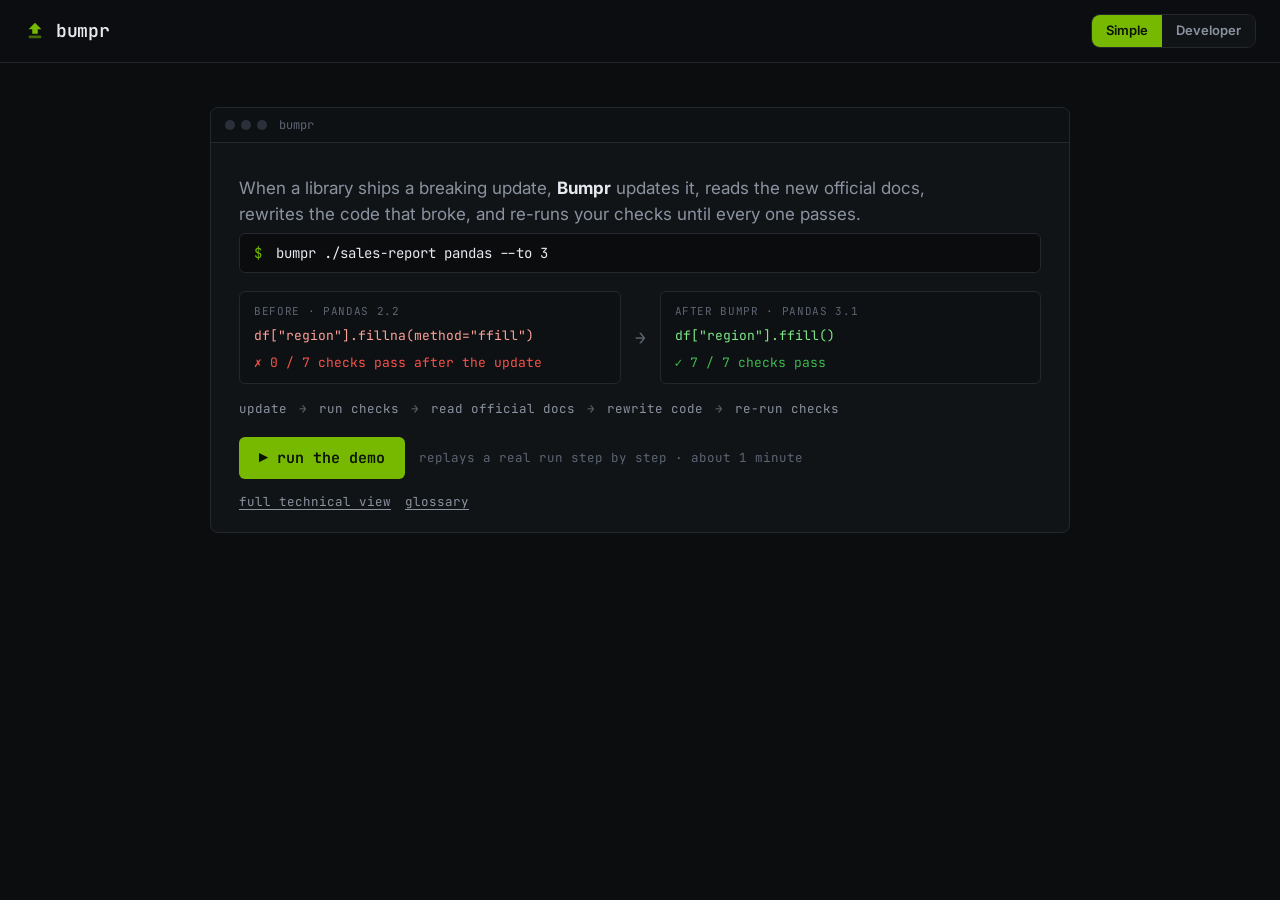
==== commit 63b6c01b: "UI: terminal/IDE guided view with named checks, live log and current change Co-Authored-By: Claude O" ====
--- a/docs/index.html
+++ b/docs/index.html
@@ -8,7 +8,7 @@
 <link rel="preconnect" href="https://fonts.googleapis.com">
 <link rel="preconnect" href="https://fonts.gstatic.com" crossorigin>
 <link href="https://fonts.googleapis.com/css2?family=Inter:wght@400;500;600;700&family=JetBrains+Mono:wght@400;500&display=swap" rel="stylesheet">
-<link rel="stylesheet" href="static/style.css?v=9">
+<link rel="stylesheet" href="static/style.css?v=12">
 </head>
 <body>
 <header class="top">
@@ -49,26 +49,41 @@
   <section class="run" id="run">
     <div class="empty" id="empty">
       <div class="empty-inner start">
-        <h1 class="hero">Software updates break apps.<br><span class="hl">Bumpr fixes them automatically.</span></h1>
-        <p class="sub">Like a mechanic who reads the new manual, fixes the car, and test-drives it.</p>
-        <div class="tiles">
-          <div class="tile"><div class="ico">💥</div><b>An update breaks the app</b></div>
-          <div class="tarrow">→</div>
-          <div class="tile"><div class="ico">📖</div><b>AI reads the new manual</b></div>
-          <div class="tarrow">→</div>
-          <div class="tile"><div class="ico">✅</div><b>Fixes the code and proves it works</b></div>
-        </div>
-        <button class="primary cta" id="cta">▶ Show me</button>
-        <div class="start-links">
-          <button class="linkbtn" id="glossBtn">What do the words mean?</button>
-          <button class="linkbtn" id="devBtn">I'm a developer</button>
-        </div>
-        <dl class="glossary" id="gloss" hidden>
-          <dt>Library</dt><dd>Ready-made code that apps reuse (pandas = tables of data, like Excel inside a program).</dd>
-          <dt>Checks (tests)</dt><dd>Automatic checks that the app gives the right answers. Green = pass, red = fail.</dd>
-          <dt>Manual (docs)</dt><dd>The library's official documentation website.</dd>
-          <dt>Nemotron</dt><dd>NVIDIA's AI. Ultra (big) writes the code, Nano (small) reads the manual.</dd>
-        </dl>
+        <div class="term">
+          <div class="term-bar"><span class="dots"><i></i><i></i><i></i></span><span>bumpr</span></div>
+          <div class="term-body">
+            <p class="t-lead">When a library ships a breaking update, <b>Bumpr</b> updates it, reads the new official docs,
+              rewrites the code that broke, and re-runs your checks until every one passes.</p>
+            <div class="t-cmd"><span class="t-prompt">$</span> bumpr ./sales-report pandas --to 3</div>
+            <div class="ba">
+              <div class="ba-col">
+                <div class="ba-h">before · pandas 2.2</div>
+                <code class="ba-code del">df["region"].fillna(method="ffill")</code>
+                <div class="ba-res bad">✗ 0 / 7 checks pass after the update</div>
+              </div>
+              <div class="ba-arrow">→</div>
+              <div class="ba-col">
+                <div class="ba-h">after bumpr · pandas 3.1</div>
+                <code class="ba-code add">df["region"].ffill()</code>
+                <div class="ba-res good">✓ 7 / 7 checks pass</div>
+              </div>
+            </div>
+            <div class="t-pipe">update <span>→</span> run checks <span>→</span> read official docs <span>→</span> rewrite code <span>→</span> re-run checks</div>
+            <div class="t-actions">
+              <button class="run-btn" id="cta">▶ run the demo</button>
+              <span class="t-note">replays a real run step by step · about 1 minute</span>
+            </div>
+            <div class="t-links"><button class="linkbtn" id="devBtn">full technical view</button>
+              <button class="linkbtn" id="glossBtn">glossary</button></div>
+            <dl class="glossary" id="gloss" hidden>
+              <dt>library</dt><dd>reusable code an app depends on (pandas: data tables)</dd>
+              <dt>checks</dt><dd>automatic tests that the app still gives the right answers</dd>
+              <dt>docs</dt><dd>the library's official documentation website</dd>
+              <dt>Nemotron</dt><dd>NVIDIA's AI models: Ultra writes the code, Nano reads the docs</dd>
+              <dt>Tavily</dt><dd>web search built for AI; finds and fetches the docs</dd>
+            </dl>
+          </div>
+        </div>
       </div>
     </div>
 
@@ -84,19 +99,29 @@
         </div>
       </div>
 
-      <div class="summary">
+      <div class="ide simple-only" id="ide">
+        <div class="ide-main">
+          <section class="pane"><div class="pane-h">checks <span id="checksCount"></span></div><ul class="checks" id="checks"></ul></section>
+          <section class="pane"><div class="pane-h">log</div><div class="log" id="log"></div></section>
+        </div>
+        <section class="pane change" id="changePane" hidden><div class="pane-h">change <span id="changeFile"></span>
+          <span class="legend"><span class="del">− removed</span> <span class="add">+ added</span></span></div><pre class="diff" id="change"></pre></section>
+        <div class="stepbar" id="stepbar"><span class="stepnum" id="stepNum"></span><span class="steptext" id="stepText">starting…</span><span class="stepbtns" id="stepBtns"></span></div>
+      </div>
+
+      <div class="summary dev">
         <div><span class="label">Checks passing after the update</span><span class="sum-big" id="sumBroken">-</span></div>
         <div><span class="label">Checks passing now</span><span class="sum-big" id="sumNow">-</span></div>
         <div><span class="label">Lines of code changed</span><span class="sum-big" id="sumLines">0</span></div>
         <div><span class="label">AI cost</span><span class="sum-big" id="sumCost">$0.00</span></div>
       </div>
-      <div class="guide" id="guide"></div>
+      <div class="guide" id="guide" hidden></div>
       <p class="nowline dev" id="nowline">Starting…</p>
       <div class="result-plain" id="resultPlain" hidden></div>
 
       <ol class="stepper" id="stepper"></ol>
 
-      <div class="meter">
+      <div class="meter dev">
         <div class="meter-top">
           <span class="label">Automatic checks (tests)</span>
           <span class="meter-num" id="meternum">-</span>
@@ -192,6 +217,6 @@
   </form>
 </dialog>
 
-<script src="static/app.js?v=9"></script>
+<script src="static/app.js?v=12"></script>
 </body>
 </html>
--- a/docs/static/style.css
+++ b/docs/static/style.css
@@ -260,3 +260,74 @@
 body.simple .layout { grid-template-columns: minmax(0, 1fr); max-width: 980px; }
 body.simple .summary { grid-template-columns: repeat(4, minmax(0, 1fr)); }
 body:not(.simple) .guide { display: none; }
+
+/* ===== terminal / IDE look (overrides the earlier, softer styles) ===== */
+:root { --bg: #0b0d0f; --panel: #111417; --panel-2: #161a1e; --line: #23282e; --accent: #76b900; --accent-ink: #0a1200; }
+.card, .ev, .meter, .model, .totals, .docstats > div, .result, .summary > div, .how, .empty { border-radius: 6px; }
+.wordmark { font-family: var(--mono); font-weight: 600; font-size: 18px; }
+
+.start { max-width: 860px; text-align: left; }
+.term { border: 1px solid var(--line); border-radius: 8px; background: var(--panel); overflow: hidden; }
+.term-bar { display: flex; align-items: center; gap: 12px; padding: 9px 14px; border-bottom: 1px solid var(--line); background: #0e1114; font: 12px var(--mono); color: var(--faint); }
+.dots { display: inline-flex; gap: 6px; }
+.dots i { width: 10px; height: 10px; border-radius: 50%; background: #2a3037; display: block; }
+.term-body { padding: 26px 28px 22px; }
+.t-lead { font-size: 17px; line-height: 1.55; margin: 0 0 18px; color: var(--muted); max-width: 680px; }
+.t-lead b { color: var(--text); }
+.t-cmd { font: 14px var(--mono); background: #0a0c0e; border: 1px solid var(--line); border-radius: 6px; padding: 10px 14px; margin-bottom: 18px; }
+.t-prompt { color: var(--accent); margin-right: 6px; }
+.ba { display: grid; grid-template-columns: 1fr auto 1fr; gap: 14px; align-items: stretch; margin-bottom: 16px; }
+.ba-col { border: 1px solid var(--line); border-radius: 6px; padding: 12px 14px; background: #0e1114; display: flex; flex-direction: column; gap: 8px; min-width: 0; }
+.ba-h { font: 11px var(--mono); text-transform: uppercase; letter-spacing: .06em; color: var(--faint); }
+.ba-code { font-size: 13px; background: none; padding: 0; word-break: break-word; }
+.ba-code.del { color: #ffa198; } .ba-code.add { color: #7ee787; }
+.ba-res { font: 13px var(--mono); }
+.ba-arrow { align-self: center; color: var(--faint); font: 18px var(--mono); }
+@media (max-width: 640px) { .ba { grid-template-columns: 1fr; } .ba-arrow { transform: rotate(90deg); justify-self: center; } .term-body { padding: 18px 16px; } }
+.t-pipe { font: 12.5px var(--mono); color: var(--muted); margin-bottom: 20px; }
+.t-pipe span { color: var(--faint); margin: 0 4px; }
+.t-actions { display: flex; align-items: center; gap: 14px; flex-wrap: wrap; }
+.run-btn { font: 600 15px var(--mono); background: var(--accent); color: var(--accent-ink); border: none; border-radius: 6px; padding: 11px 20px; }
+.run-btn:hover { filter: brightness(1.1); }
+.t-note { font: 12.5px var(--mono); color: var(--faint); }
+.t-links { margin-top: 14px; display: flex; gap: 14px; }
+.t-links .linkbtn { font: 12.5px var(--mono); padding: 0; color: var(--muted); text-decoration: underline; text-underline-offset: 3px; }
+.start .glossary { margin: 12px 0 0; max-width: none; border-radius: 6px; font: 12.5px var(--mono); }
+.start .glossary dd { color: var(--muted); }
+
+/* guided IDE panel */
+body:not(.simple) .simple-only { display: none !important; }
+.ide { border: 1px solid var(--line); border-radius: 8px; overflow: hidden; background: var(--panel); margin-bottom: 14px; }
+.ide-main { display: grid; grid-template-columns: minmax(0, 5fr) minmax(0, 7fr); }
+@media (max-width: 760px) { .ide-main { grid-template-columns: 1fr; } }
+.pane { min-width: 0; border-bottom: 1px solid var(--line); }
+.ide-main .pane + .pane { border-left: 1px solid var(--line); }
+@media (max-width: 760px) { .ide-main .pane + .pane { border-left: none; } }
+.pane-h { font: 11px var(--mono); text-transform: uppercase; letter-spacing: .07em; color: var(--faint); padding: 8px 14px; border-bottom: 1px solid var(--line); background: #0e1114; display: flex; gap: 10px; align-items: center; }
+.pane-h span { text-transform: none; letter-spacing: 0; color: var(--muted); }
+.legend { margin-left: auto; }
+.legend .del { color: #ffa198; } .legend .add { color: #7ee787; }
+.checks { list-style: none; margin: 0; padding: 8px 0; font: 13px var(--mono); }
+.checks li { padding: 4px 14px; display: flex; gap: 10px; align-items: baseline; transition: background .3s; }
+.checks li .s { width: 12px; flex: none; text-align: center; }
+.checks li.pass .s { color: var(--pass); } .checks li.fail .s { color: var(--fail); } .checks li.pending .s { color: var(--faint); }
+.checks li.fail { color: #ffb4ad; } .checks li.pending { color: var(--faint); }
+.checks li.flash { background: rgba(118,185,0,.12); }
+.log { font: 12.5px/1.7 var(--mono); padding: 8px 14px; max-height: 260px; overflow: auto; }
+.log div { white-space: pre-wrap; word-break: break-word; }
+.log .cmd { color: var(--text); } .log .cmd::before { content: "$ "; color: var(--accent); }
+.log .ok { color: var(--pass); } .log .bad { color: var(--fail); } .log .info { color: var(--muted); }
+.log .ai { color: #c9d1d9; } .log .ai b { color: var(--accent); font-weight: 500; }
+.change pre.diff { margin: 0; border: none; border-radius: 0; max-height: 300px; font-size: 12.5px; }
+.stepbar { display: flex; align-items: center; gap: 14px; padding: 12px 14px; background: #0e1114; flex-wrap: wrap; }
+.stepnum { font: 11px var(--mono); color: var(--faint); text-transform: uppercase; letter-spacing: .07em; flex: none; }
+.steptext { flex: 1; min-width: 220px; font-size: 15.5px; }
+.steptext b { color: var(--accent); font-weight: 600; }
+.stepbtns { display: flex; gap: 8px; flex-wrap: wrap; }
+.stepbtns button { font: 600 13px var(--mono); border-radius: 6px; padding: 8px 14px; border: 1px solid var(--line); background: transparent; color: var(--text); }
+.stepbtns button.go { background: var(--accent); color: var(--accent-ink); border-color: var(--accent); }
+.stepbtns button:hover { filter: brightness(1.15); }
+body.simple .runhead .status { font-family: var(--mono); }
+.empty:has(.start) { border: none; padding: 0; min-height: 0; display: block; }
+.term-body p, .term-body .t-lead { margin-left: 0 !important; margin-right: 0 !important; max-width: 700px !important; text-align: left; }
+.start { padding: 24px 0 !important; }
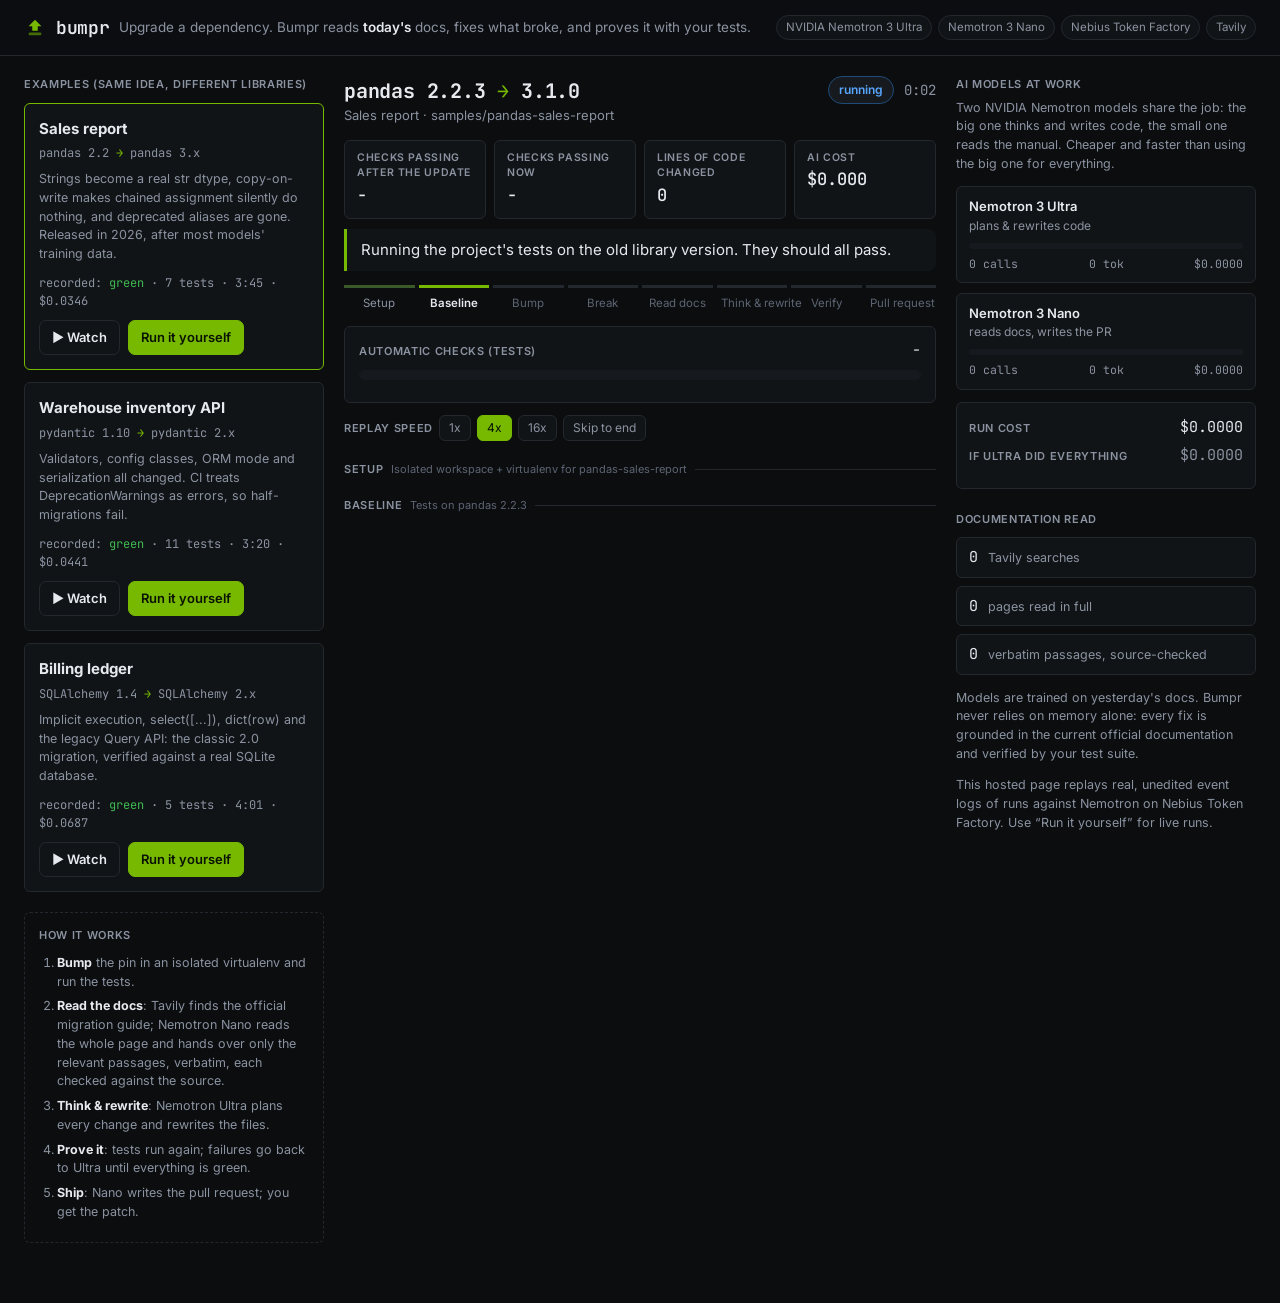
==== commit e63e769d: "UI: single developer view that opens straight into a recorded run Co-Authored-By: Claude Opus 5.5 <n" ====
--- a/docs/index.html
+++ b/docs/index.html
@@ -8,7 +8,7 @@
 <link rel="preconnect" href="https://fonts.googleapis.com">
 <link rel="preconnect" href="https://fonts.gstatic.com" crossorigin>
 <link href="https://fonts.googleapis.com/css2?family=Inter:wght@400;500;600;700&family=JetBrains+Mono:wght@400;500&display=swap" rel="stylesheet">
-<link rel="stylesheet" href="static/style.css?v=12">
+<link rel="stylesheet" href="static/style.css?v=13">
 </head>
 <body>
 <header class="top">
@@ -18,9 +18,6 @@
     </span>
     <span class="wordmark">bumpr</span>
     <span class="tagline dev">Upgrade a dependency. Bumpr reads <em>today's</em> docs, fixes what broke, and proves it with your tests.</span>
-  </div>
-  <div class="modes" role="group" aria-label="View">
-    <button data-mode="simple" class="on">Simple</button><button data-mode="dev">Developer</button>
   </div>
   <div class="stack dev">
     <span class="chip">NVIDIA Nemotron 3 Ultra</span>
@@ -48,42 +45,10 @@
 
   <section class="run" id="run">
     <div class="empty" id="empty">
-      <div class="empty-inner start">
-        <div class="term">
-          <div class="term-bar"><span class="dots"><i></i><i></i><i></i></span><span>bumpr</span></div>
-          <div class="term-body">
-            <p class="t-lead">When a library ships a breaking update, <b>Bumpr</b> updates it, reads the new official docs,
-              rewrites the code that broke, and re-runs your checks until every one passes.</p>
-            <div class="t-cmd"><span class="t-prompt">$</span> bumpr ./sales-report pandas --to 3</div>
-            <div class="ba">
-              <div class="ba-col">
-                <div class="ba-h">before · pandas 2.2</div>
-                <code class="ba-code del">df["region"].fillna(method="ffill")</code>
-                <div class="ba-res bad">✗ 0 / 7 checks pass after the update</div>
-              </div>
-              <div class="ba-arrow">→</div>
-              <div class="ba-col">
-                <div class="ba-h">after bumpr · pandas 3.1</div>
-                <code class="ba-code add">df["region"].ffill()</code>
-                <div class="ba-res good">✓ 7 / 7 checks pass</div>
-              </div>
-            </div>
-            <div class="t-pipe">update <span>→</span> run checks <span>→</span> read official docs <span>→</span> rewrite code <span>→</span> re-run checks</div>
-            <div class="t-actions">
-              <button class="run-btn" id="cta">▶ run the demo</button>
-              <span class="t-note">replays a real run step by step · about 1 minute</span>
-            </div>
-            <div class="t-links"><button class="linkbtn" id="devBtn">full technical view</button>
-              <button class="linkbtn" id="glossBtn">glossary</button></div>
-            <dl class="glossary" id="gloss" hidden>
-              <dt>library</dt><dd>reusable code an app depends on (pandas: data tables)</dd>
-              <dt>checks</dt><dd>automatic tests that the app still gives the right answers</dd>
-              <dt>docs</dt><dd>the library's official documentation website</dd>
-              <dt>Nemotron</dt><dd>NVIDIA's AI models: Ultra writes the code, Nano reads the docs</dd>
-              <dt>Tavily</dt><dd>web search built for AI; finds and fetches the docs</dd>
-            </dl>
-          </div>
-        </div>
+      <div class="empty-inner">
+        <div class="big">Loading a recorded run…</div>
+        <p class="muted">Pick a project on the left to watch it, or run Bumpr on your own repo:
+          <code>python -m bumpr path/to/repo pandas --to 3</code></p>
       </div>
     </div>
 
@@ -217,6 +182,6 @@
   </form>
 </dialog>
 
-<script src="static/app.js?v=12"></script>
+<script src="static/app.js?v=13"></script>
 </body>
 </html>
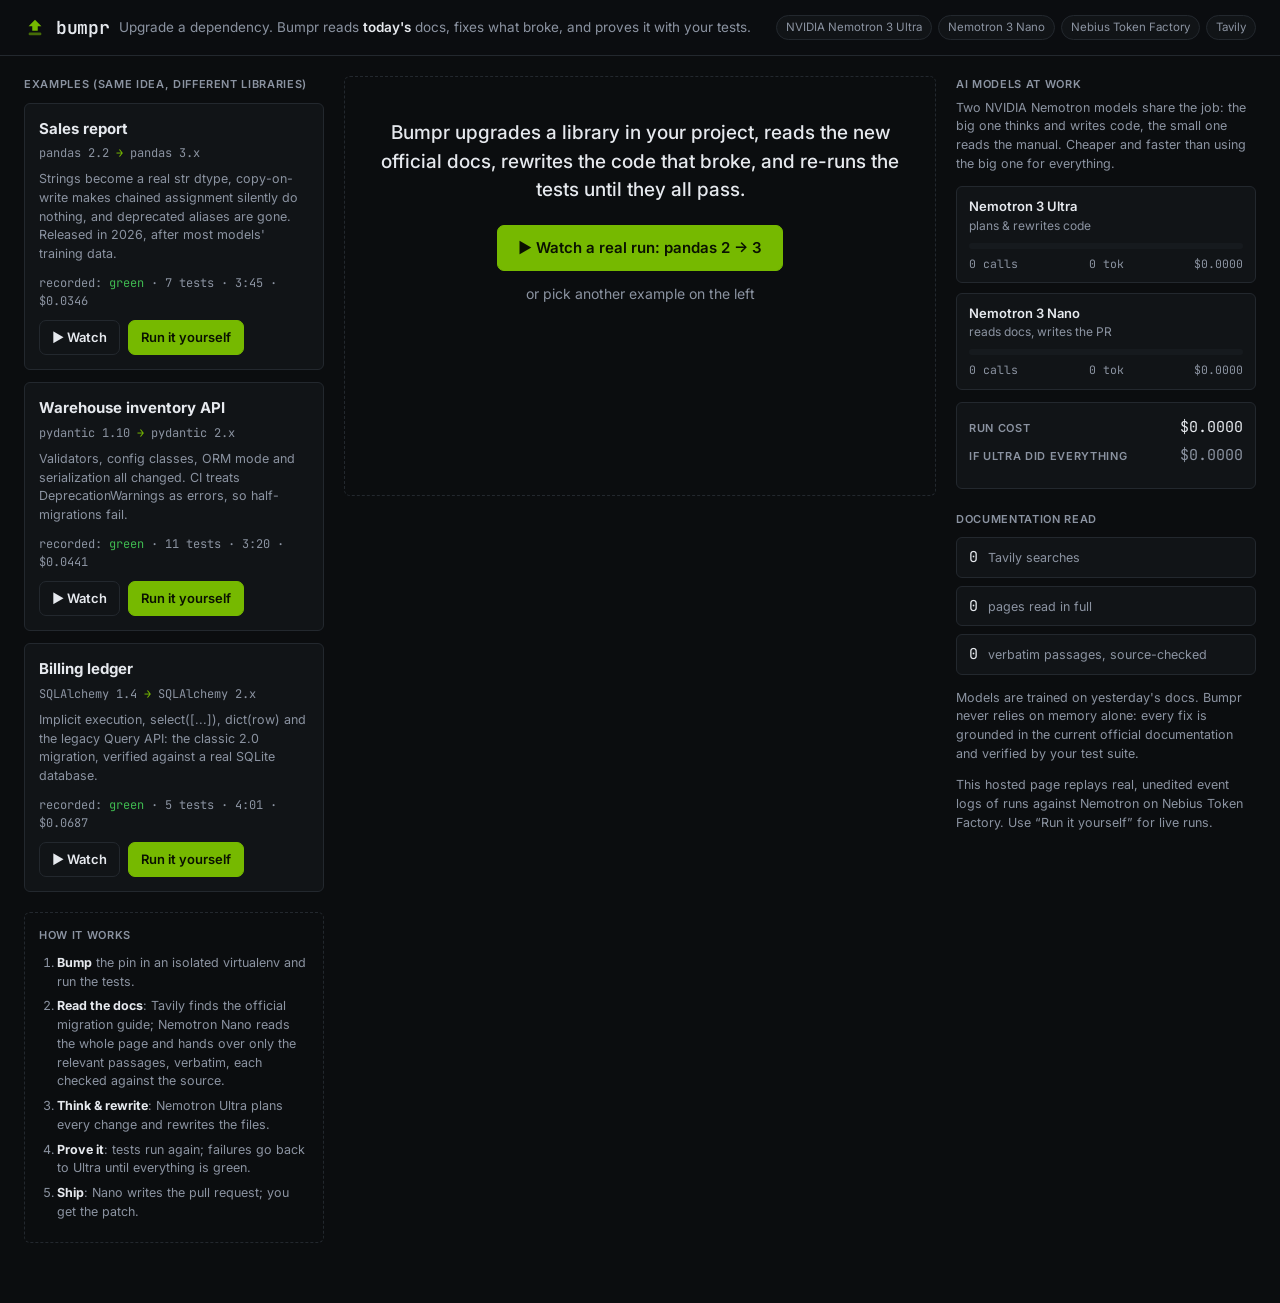
==== commit a632874e: "UI: no autoplay; short intro with one button Co-Authored-By: Claude Opus 5.5 <noreply@anthropic.com>" ====
--- a/docs/index.html
+++ b/docs/index.html
@@ -8,7 +8,7 @@
 <link rel="preconnect" href="https://fonts.googleapis.com">
 <link rel="preconnect" href="https://fonts.gstatic.com" crossorigin>
 <link href="https://fonts.googleapis.com/css2?family=Inter:wght@400;500;600;700&family=JetBrains+Mono:wght@400;500&display=swap" rel="stylesheet">
-<link rel="stylesheet" href="static/style.css?v=13">
+<link rel="stylesheet" href="static/style.css?v=14">
 </head>
 <body>
 <header class="top">
@@ -45,10 +45,11 @@
 
   <section class="run" id="run">
     <div class="empty" id="empty">
-      <div class="empty-inner">
-        <div class="big">Loading a recorded run…</div>
-        <p class="muted">Pick a project on the left to watch it, or run Bumpr on your own repo:
-          <code>python -m bumpr path/to/repo pandas --to 3</code></p>
+      <div class="empty-inner intro">
+        <div class="big">Bumpr upgrades a library in your project, reads the new official docs,
+          rewrites the code that broke, and re-runs the tests until they all pass.</div>
+        <button class="primary cta-small" id="cta">▶ Watch a real run: pandas 2 → 3</button>
+        <p class="muted">or pick another example on the left</p>
       </div>
     </div>
 
@@ -182,6 +183,6 @@
   </form>
 </dialog>
 
-<script src="static/app.js?v=13"></script>
+<script src="static/app.js?v=14"></script>
 </body>
 </html>
--- a/docs/static/style.css
+++ b/docs/static/style.css
@@ -331,3 +331,7 @@
 .empty:has(.start) { border: none; padding: 0; min-height: 0; display: block; }
 .term-body p, .term-body .t-lead { margin-left: 0 !important; margin-right: 0 !important; max-width: 700px !important; text-align: left; }
 .start { padding: 24px 0 !important; }
+.intro { max-width: 620px; text-align: center; }
+.intro .big { font-size: 19px; line-height: 1.5; font-weight: 500; margin-bottom: 20px; }
+.cta-small { font-size: 15px; padding: 11px 20px; }
+.intro p { margin-top: 12px !important; }
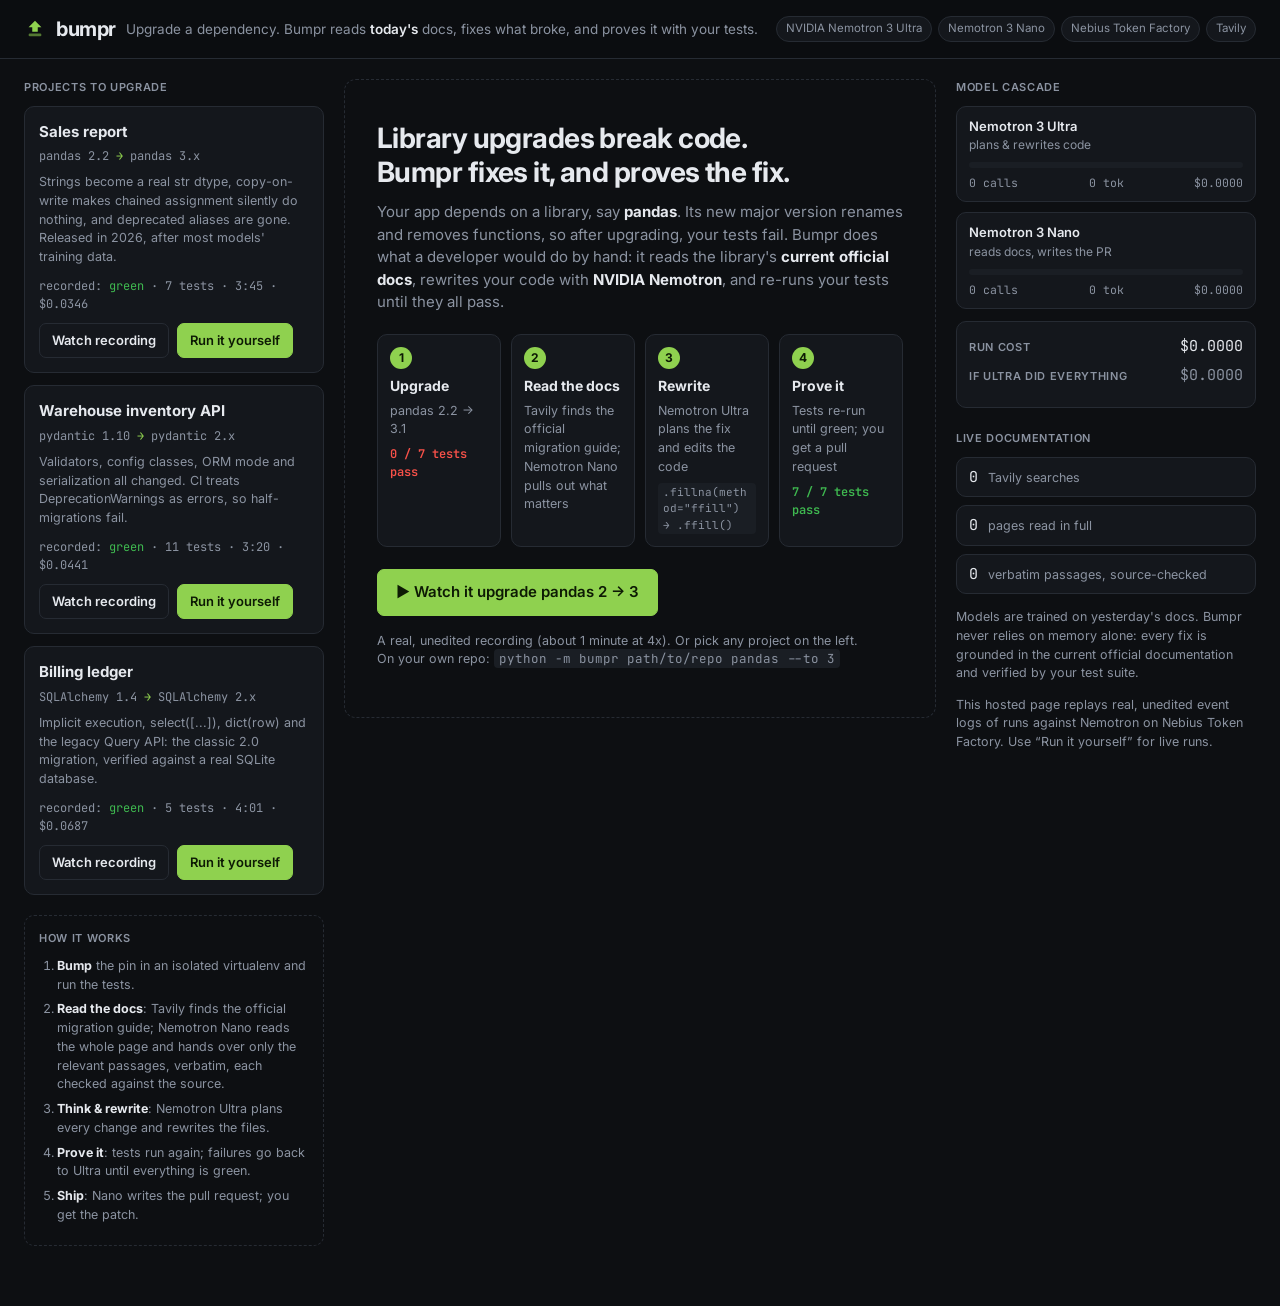
==== commit ff1f4460: "UI: restore the explainer version (4-step overview, summary boxes, per-step explanations) Co-Authore" ====
--- a/docs/index.html
+++ b/docs/index.html
@@ -8,7 +8,7 @@
 <link rel="preconnect" href="https://fonts.googleapis.com">
 <link rel="preconnect" href="https://fonts.gstatic.com" crossorigin>
 <link href="https://fonts.googleapis.com/css2?family=Inter:wght@400;500;600;700&family=JetBrains+Mono:wght@400;500&display=swap" rel="stylesheet">
-<link rel="stylesheet" href="static/style.css?v=14">
+<link rel="stylesheet" href="static/style.css?v=15">
 </head>
 <body>
 <header class="top">
@@ -17,9 +17,9 @@
       <svg viewBox="0 0 24 24" width="22" height="22"><path d="M12 3l7 7h-4v5H9v-5H5z" fill="currentColor"/><rect x="5" y="17" width="14" height="3" rx="1.5" fill="currentColor" opacity=".55"/></svg>
     </span>
     <span class="wordmark">bumpr</span>
-    <span class="tagline dev">Upgrade a dependency. Bumpr reads <em>today's</em> docs, fixes what broke, and proves it with your tests.</span>
+    <span class="tagline">Upgrade a dependency. Bumpr reads <em>today's</em> docs, fixes what broke, and proves it with your tests.</span>
   </div>
-  <div class="stack dev">
+  <div class="stack">
     <span class="chip">NVIDIA Nemotron 3 Ultra</span>
     <span class="chip">Nemotron 3 Nano</span>
     <span class="chip">Nebius Token Factory</span>
@@ -29,7 +29,7 @@
 
 <main class="layout">
   <aside class="projects">
-    <h2 class="label">Examples (same idea, different libraries)</h2>
+    <h2 class="label">Projects to upgrade</h2>
     <div id="samples"></div>
     <div class="how">
       <h3 class="label">How it works</h3>
@@ -45,11 +45,21 @@
 
   <section class="run" id="run">
     <div class="empty" id="empty">
-      <div class="empty-inner intro">
-        <div class="big">Bumpr upgrades a library in your project, reads the new official docs,
-          rewrites the code that broke, and re-runs the tests until they all pass.</div>
-        <button class="primary cta-small" id="cta">▶ Watch a real run: pandas 2 → 3</button>
-        <p class="muted">or pick another example on the left</p>
+      <div class="empty-inner">
+        <h1 class="hero">Library upgrades break code.<br>Bumpr fixes it, and proves the fix.</h1>
+        <p class="lede">Your app depends on a library, say <b>pandas</b>. Its new major version renames and removes
+          functions, so after upgrading, your tests fail. Bumpr does what a developer would do by hand: it reads the
+          library's <b>current official docs</b>, rewrites your code with <b>NVIDIA Nemotron</b>, and re-runs your
+          tests until they all pass.</p>
+        <ol class="flow">
+          <li><span class="n">1</span><b>Upgrade</b><span>pandas 2.2 → 3.1</span><em class="bad">0 / 7 tests pass</em></li>
+          <li><span class="n">2</span><b>Read the docs</b><span>Tavily finds the official migration guide; Nemotron Nano pulls out what matters</span></li>
+          <li><span class="n">3</span><b>Rewrite</b><span>Nemotron Ultra plans the fix and edits the code</span><code>.fillna(method="ffill") → .ffill()</code></li>
+          <li><span class="n">4</span><b>Prove it</b><span>Tests re-run until green; you get a pull request</span><em class="good">7 / 7 tests pass</em></li>
+        </ol>
+        <button class="primary cta" id="cta">▶ Watch it upgrade pandas 2 → 3</button>
+        <p class="muted small">A real, unedited recording (about 1 minute at 4x). Or pick any project on the left.<br>
+          On your own repo: <code>python -m bumpr path/to/repo pandas --to 3</code></p>
       </div>
     </div>
 
@@ -65,31 +75,19 @@
         </div>
       </div>
 
-      <div class="ide simple-only" id="ide">
-        <div class="ide-main">
-          <section class="pane"><div class="pane-h">checks <span id="checksCount"></span></div><ul class="checks" id="checks"></ul></section>
-          <section class="pane"><div class="pane-h">log</div><div class="log" id="log"></div></section>
-        </div>
-        <section class="pane change" id="changePane" hidden><div class="pane-h">change <span id="changeFile"></span>
-          <span class="legend"><span class="del">− removed</span> <span class="add">+ added</span></span></div><pre class="diff" id="change"></pre></section>
-        <div class="stepbar" id="stepbar"><span class="stepnum" id="stepNum"></span><span class="steptext" id="stepText">starting…</span><span class="stepbtns" id="stepBtns"></span></div>
-      </div>
-
-      <div class="summary dev">
-        <div><span class="label">Checks passing after the update</span><span class="sum-big" id="sumBroken">-</span></div>
-        <div><span class="label">Checks passing now</span><span class="sum-big" id="sumNow">-</span></div>
+      <div class="summary">
+        <div><span class="label">Tests after upgrade</span><span class="sum-big" id="sumBroken">-</span></div>
+        <div><span class="label">Tests now</span><span class="sum-big" id="sumNow">-</span></div>
         <div><span class="label">Lines of code changed</span><span class="sum-big" id="sumLines">0</span></div>
         <div><span class="label">AI cost</span><span class="sum-big" id="sumCost">$0.00</span></div>
       </div>
-      <div class="guide" id="guide" hidden></div>
-      <p class="nowline dev" id="nowline">Starting…</p>
-      <div class="result-plain" id="resultPlain" hidden></div>
+      <p class="nowline" id="nowline">Starting…</p>
 
       <ol class="stepper" id="stepper"></ol>
 
-      <div class="meter dev">
+      <div class="meter">
         <div class="meter-top">
-          <span class="label">Automatic checks (tests)</span>
+          <span class="label">Test suite</span>
           <span class="meter-num" id="meternum">-</span>
         </div>
         <div class="bar" id="bar"><span class="seg pass"></span><span class="seg fail"></span><span class="seg err"></span></div>
@@ -119,8 +117,7 @@
   </section>
 
   <aside class="stats">
-    <h2 class="label">AI models at work</h2>
-    <p class="note" style="margin-top:-4px">Two NVIDIA Nemotron models share the job: the big one thinks and writes code, the small one reads the manual. Cheaper and faster than using the big one for everything.</p>
+    <h2 class="label">Model cascade</h2>
     <div class="cascade" id="cascade">
       <div class="model" data-model="ultra">
         <div class="mname">Nemotron 3 Ultra <span class="mrole">plans &amp; rewrites code</span></div>
@@ -139,7 +136,7 @@
       <div class="saving" id="saving"></div>
     </div>
 
-    <h2 class="label">Documentation read</h2>
+    <h2 class="label">Live documentation</h2>
     <div class="docstats">
       <div><span class="tnum" id="nsearch">0</span><span class="label">Tavily searches</span></div>
       <div><span class="tnum" id="npages">0</span><span class="label">pages read in full</span></div>
@@ -183,6 +180,6 @@
   </form>
 </dialog>
 
-<script src="static/app.js?v=14"></script>
+<script src="static/app.js?v=15"></script>
 </body>
 </html>
--- a/docs/static/style.css
+++ b/docs/static/style.css
@@ -195,143 +195,3 @@
 .nowline { margin: 0 0 14px; padding: 10px 14px; border-left: 3px solid var(--accent); background: var(--panel); border-radius: 0 8px 8px 0; font-size: 14px; }
 .nowline.done { border-color: var(--pass); }
 .explain { color: var(--muted); font-size: 12.5px; margin-top: 4px; }
-
-/* non-programmer onboarding */
-.analogy { background: var(--panel); border: 1px solid var(--line); border-left: 3px solid var(--info); border-radius: 0 10px 10px 0; padding: 12px 16px; font-size: 14.5px; color: var(--muted); margin: 0 0 22px; }
-.analogy b { color: var(--text); }
-.howto-title { font-size: 16px; margin: 0 0 10px; }
-.howto { list-style: none; padding: 0; margin: 0 0 18px; display: flex; flex-direction: column; gap: 8px; }
-.howto li { display: flex; gap: 12px; align-items: flex-start; font-size: 14.5px; color: var(--muted); }
-.howto li b { color: var(--text); }
-.howto .n { flex: none; width: 24px; height: 24px; border-radius: 50%; background: var(--accent); color: var(--accent-ink); font-weight: 700; display: grid; place-items: center; font-size: 12.5px; margin-top: 1px; }
-.cta { font-size: 16px; padding: 13px 20px; width: 100%; margin: 4px 0 6px; }
-.glossary { margin: 18px 0 14px; background: var(--panel); border: 1px solid var(--line); border-radius: 10px; padding: 10px 14px; }
-.glossary summary { font-size: 14px; color: var(--text); font-weight: 600; margin: 0; }
-.glossary dl { margin: 10px 0 2px; display: grid; grid-template-columns: max-content 1fr; gap: 6px 14px; font-size: 13px; }
-@media (max-width: 600px) { .glossary dl { grid-template-columns: 1fr; } }
-.glossary dt { font-weight: 600; }
-.glossary dd { margin: 0; color: var(--muted); }
-.glossary dd b { color: var(--text); }
-.nowline { font-size: 15px; }
-.result-plain { background: rgba(63,185,80,.08); border: 1px solid #1d5c2a; border-radius: 10px; padding: 12px 16px; margin: -4px 0 14px; font-size: 14.5px; line-height: 1.6; }
-.result-plain b { color: var(--pass); }
-
-/* ---- simple, interactive start + guided demo ---- */
-.start { text-align: center; max-width: 820px; margin: 0 auto; }
-.empty:has(.start) { place-items: center; }
-.start .hero { font-size: 34px; margin-bottom: 10px; }
-.hl { color: var(--accent); }
-.sub { color: var(--muted); font-size: 16px; margin: 0 0 28px !important; max-width: none !important; }
-.tiles { display: flex; align-items: stretch; justify-content: center; gap: 10px; margin-bottom: 28px; }
-.tile { flex: 1 1 0; max-width: 220px; background: var(--panel); border: 1px solid var(--line); border-radius: 14px; padding: 18px 12px; display: flex; flex-direction: column; align-items: center; gap: 10px; }
-.tile .ico { font-size: 40px; line-height: 1; }
-.tile b { font-size: 15px; }
-.tarrow { align-self: center; color: var(--faint); font-size: 22px; }
-@media (max-width: 640px) { .tiles { flex-direction: column; align-items: center; } .tile { width: 100%; max-width: 320px; } .tarrow { transform: rotate(90deg); } .start .hero { font-size: 26px; } }
-.start .cta { width: auto; min-width: 240px; font-size: 18px; padding: 14px 34px; border-radius: 12px; }
-.start-links { display: flex; justify-content: center; gap: 18px; margin-top: 14px; flex-wrap: wrap; }
-.linkbtn { background: none; border: none; color: var(--info); font-size: 14px; padding: 4px; }
-.linkbtn:hover { text-decoration: underline; }
-.start .glossary { text-align: left; display: grid; grid-template-columns: max-content 1fr; gap: 6px 14px; font-size: 13.5px; margin: 14px auto 0; max-width: 620px; padding: 12px 16px; }
-.start .glossary[hidden] { display: none; }
-
-.modes { display: inline-flex; border: 1px solid var(--line); border-radius: 9px; overflow: hidden; }
-.modes button { background: var(--panel); color: var(--muted); border: none; padding: 6px 14px; font-size: 13px; font-weight: 600; }
-.modes button.on { background: var(--accent); color: var(--accent-ink); }
-
-.guide { display: flex; gap: 16px; align-items: flex-start; background: var(--panel); border: 1px solid var(--line); border-radius: 14px; padding: 16px 18px; margin-bottom: 14px; min-height: 76px; }
-.guide:empty { display: none; }
-.g-icon { font-size: 34px; line-height: 1; flex: none; }
-.g-body { flex: 1; min-width: 0; }
-.g-text { font-size: 18px; line-height: 1.45; }
-.g-text b { color: var(--accent); }
-.guide.final { border-color: #1d5c2a; background: rgba(63,185,80,.07); }
-.g-actions { display: flex; gap: 10px; margin-top: 12px; flex-wrap: wrap; align-items: center; }
-.g-actions .primary { font-size: 15px; padding: 9px 18px; }
-.g-actions .ghost { font-size: 14px; padding: 8px 14px; }
-.g-mini { margin-top: 10px; max-height: 240px; }
-.spinner { width: 26px; height: 26px; border-radius: 50%; border: 3px solid var(--line); border-top-color: var(--accent); animation: spin 1s linear infinite; }
-@keyframes spin { to { transform: rotate(360deg); } }
-.g-activity .g-text { font-size: 16px; color: var(--muted); }
-
-/* Simple view hides the technical detail; Developer view shows everything. */
-body.simple .projects, body.simple .stats, body.simple .dev, body.simple .stepper, body.simple .controls,
-body.simple .feed, body.simple .history, body.simple .result-plain, body.simple .runsub, body.simple .clock { display: none !important; }
-body.simple .layout { grid-template-columns: minmax(0, 1fr); max-width: 980px; }
-body.simple .summary { grid-template-columns: repeat(4, minmax(0, 1fr)); }
-body:not(.simple) .guide { display: none; }
-
-/* ===== terminal / IDE look (overrides the earlier, softer styles) ===== */
-:root { --bg: #0b0d0f; --panel: #111417; --panel-2: #161a1e; --line: #23282e; --accent: #76b900; --accent-ink: #0a1200; }
-.card, .ev, .meter, .model, .totals, .docstats > div, .result, .summary > div, .how, .empty { border-radius: 6px; }
-.wordmark { font-family: var(--mono); font-weight: 600; font-size: 18px; }
-
-.start { max-width: 860px; text-align: left; }
-.term { border: 1px solid var(--line); border-radius: 8px; background: var(--panel); overflow: hidden; }
-.term-bar { display: flex; align-items: center; gap: 12px; padding: 9px 14px; border-bottom: 1px solid var(--line); background: #0e1114; font: 12px var(--mono); color: var(--faint); }
-.dots { display: inline-flex; gap: 6px; }
-.dots i { width: 10px; height: 10px; border-radius: 50%; background: #2a3037; display: block; }
-.term-body { padding: 26px 28px 22px; }
-.t-lead { font-size: 17px; line-height: 1.55; margin: 0 0 18px; color: var(--muted); max-width: 680px; }
-.t-lead b { color: var(--text); }
-.t-cmd { font: 14px var(--mono); background: #0a0c0e; border: 1px solid var(--line); border-radius: 6px; padding: 10px 14px; margin-bottom: 18px; }
-.t-prompt { color: var(--accent); margin-right: 6px; }
-.ba { display: grid; grid-template-columns: 1fr auto 1fr; gap: 14px; align-items: stretch; margin-bottom: 16px; }
-.ba-col { border: 1px solid var(--line); border-radius: 6px; padding: 12px 14px; background: #0e1114; display: flex; flex-direction: column; gap: 8px; min-width: 0; }
-.ba-h { font: 11px var(--mono); text-transform: uppercase; letter-spacing: .06em; color: var(--faint); }
-.ba-code { font-size: 13px; background: none; padding: 0; word-break: break-word; }
-.ba-code.del { color: #ffa198; } .ba-code.add { color: #7ee787; }
-.ba-res { font: 13px var(--mono); }
-.ba-arrow { align-self: center; color: var(--faint); font: 18px var(--mono); }
-@media (max-width: 640px) { .ba { grid-template-columns: 1fr; } .ba-arrow { transform: rotate(90deg); justify-self: center; } .term-body { padding: 18px 16px; } }
-.t-pipe { font: 12.5px var(--mono); color: var(--muted); margin-bottom: 20px; }
-.t-pipe span { color: var(--faint); margin: 0 4px; }
-.t-actions { display: flex; align-items: center; gap: 14px; flex-wrap: wrap; }
-.run-btn { font: 600 15px var(--mono); background: var(--accent); color: var(--accent-ink); border: none; border-radius: 6px; padding: 11px 20px; }
-.run-btn:hover { filter: brightness(1.1); }
-.t-note { font: 12.5px var(--mono); color: var(--faint); }
-.t-links { margin-top: 14px; display: flex; gap: 14px; }
-.t-links .linkbtn { font: 12.5px var(--mono); padding: 0; color: var(--muted); text-decoration: underline; text-underline-offset: 3px; }
-.start .glossary { margin: 12px 0 0; max-width: none; border-radius: 6px; font: 12.5px var(--mono); }
-.start .glossary dd { color: var(--muted); }
-
-/* guided IDE panel */
-body:not(.simple) .simple-only { display: none !important; }
-.ide { border: 1px solid var(--line); border-radius: 8px; overflow: hidden; background: var(--panel); margin-bottom: 14px; }
-.ide-main { display: grid; grid-template-columns: minmax(0, 5fr) minmax(0, 7fr); }
-@media (max-width: 760px) { .ide-main { grid-template-columns: 1fr; } }
-.pane { min-width: 0; border-bottom: 1px solid var(--line); }
-.ide-main .pane + .pane { border-left: 1px solid var(--line); }
-@media (max-width: 760px) { .ide-main .pane + .pane { border-left: none; } }
-.pane-h { font: 11px var(--mono); text-transform: uppercase; letter-spacing: .07em; color: var(--faint); padding: 8px 14px; border-bottom: 1px solid var(--line); background: #0e1114; display: flex; gap: 10px; align-items: center; }
-.pane-h span { text-transform: none; letter-spacing: 0; color: var(--muted); }
-.legend { margin-left: auto; }
-.legend .del { color: #ffa198; } .legend .add { color: #7ee787; }
-.checks { list-style: none; margin: 0; padding: 8px 0; font: 13px var(--mono); }
-.checks li { padding: 4px 14px; display: flex; gap: 10px; align-items: baseline; transition: background .3s; }
-.checks li .s { width: 12px; flex: none; text-align: center; }
-.checks li.pass .s { color: var(--pass); } .checks li.fail .s { color: var(--fail); } .checks li.pending .s { color: var(--faint); }
-.checks li.fail { color: #ffb4ad; } .checks li.pending { color: var(--faint); }
-.checks li.flash { background: rgba(118,185,0,.12); }
-.log { font: 12.5px/1.7 var(--mono); padding: 8px 14px; max-height: 260px; overflow: auto; }
-.log div { white-space: pre-wrap; word-break: break-word; }
-.log .cmd { color: var(--text); } .log .cmd::before { content: "$ "; color: var(--accent); }
-.log .ok { color: var(--pass); } .log .bad { color: var(--fail); } .log .info { color: var(--muted); }
-.log .ai { color: #c9d1d9; } .log .ai b { color: var(--accent); font-weight: 500; }
-.change pre.diff { margin: 0; border: none; border-radius: 0; max-height: 300px; font-size: 12.5px; }
-.stepbar { display: flex; align-items: center; gap: 14px; padding: 12px 14px; background: #0e1114; flex-wrap: wrap; }
-.stepnum { font: 11px var(--mono); color: var(--faint); text-transform: uppercase; letter-spacing: .07em; flex: none; }
-.steptext { flex: 1; min-width: 220px; font-size: 15.5px; }
-.steptext b { color: var(--accent); font-weight: 600; }
-.stepbtns { display: flex; gap: 8px; flex-wrap: wrap; }
-.stepbtns button { font: 600 13px var(--mono); border-radius: 6px; padding: 8px 14px; border: 1px solid var(--line); background: transparent; color: var(--text); }
-.stepbtns button.go { background: var(--accent); color: var(--accent-ink); border-color: var(--accent); }
-.stepbtns button:hover { filter: brightness(1.15); }
-body.simple .runhead .status { font-family: var(--mono); }
-.empty:has(.start) { border: none; padding: 0; min-height: 0; display: block; }
-.term-body p, .term-body .t-lead { margin-left: 0 !important; margin-right: 0 !important; max-width: 700px !important; text-align: left; }
-.start { padding: 24px 0 !important; }
-.intro { max-width: 620px; text-align: center; }
-.intro .big { font-size: 19px; line-height: 1.5; font-weight: 500; margin-bottom: 20px; }
-.cta-small { font-size: 15px; padding: 11px 20px; }
-.intro p { margin-top: 12px !important; }
